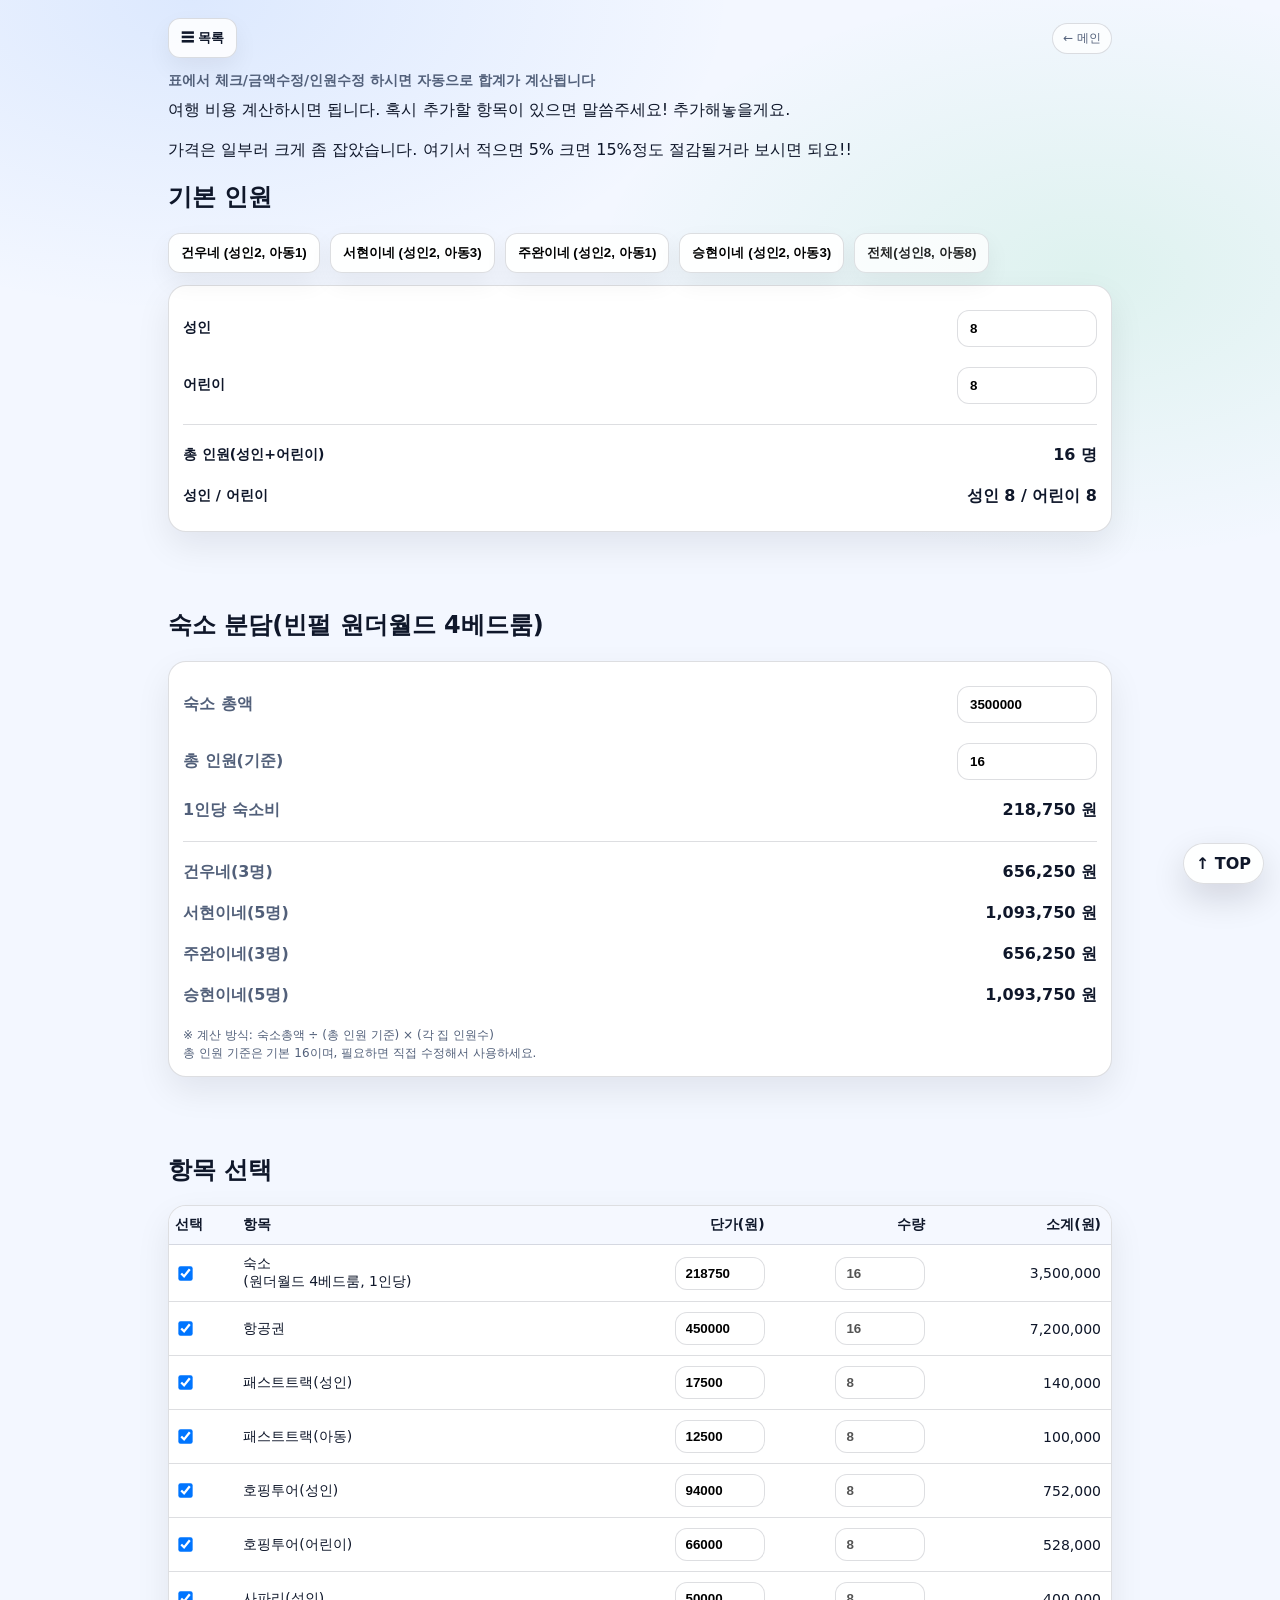
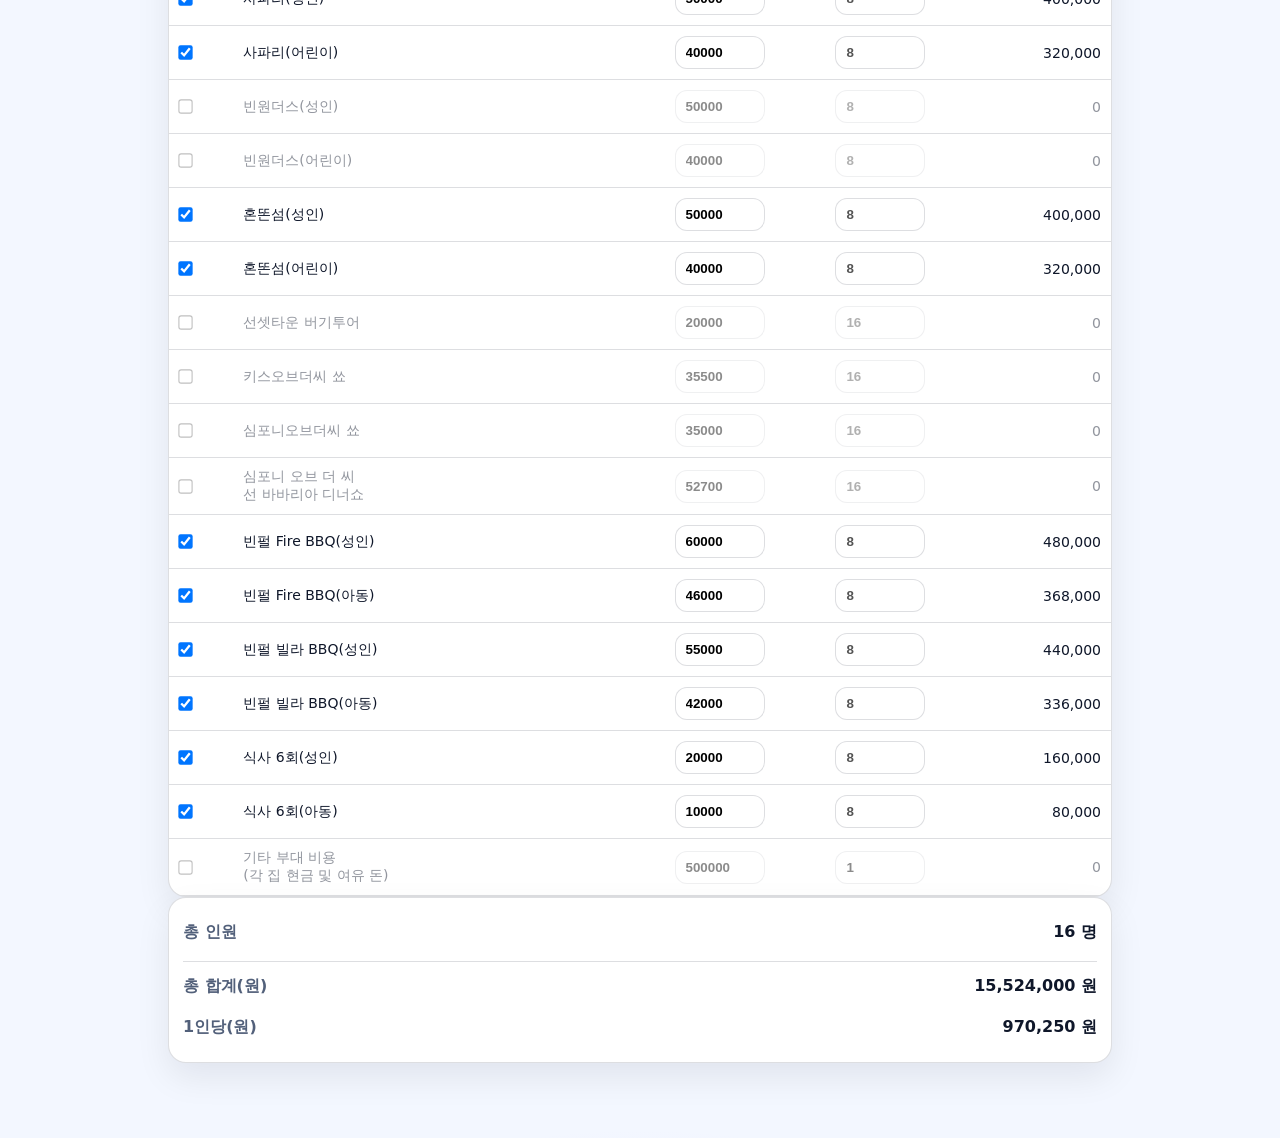
==== cost.html @ 0525e659 "Add files via upload" ====
<!doctype html>
<html lang="ko">
<head>
  <meta charset="utf-8" />
  <meta name="viewport" content="width=device-width,initial-scale=1" />
  <title>푸꾸옥 여행 비용 계산(표)</title>
  <link rel="stylesheet" href="./styles.css" />
</head>
<body>
  <div class="wrap" id="top">
    <div class="topbar">
      <div class="menuWrap">
        <button class="menuBtn" id="menuBtn" type="button">☰ 목록</button>
        <div class="menuPanel" id="menuPanel">
          <a class="menuItem" href="./tips.html">일정</a>
          <a class="menuItem" href="./spots.html">관광</a>
          <a class="menuItem" href="./food.html">맛집</a>
          <a class="menuItem" href="./마사지.html">마사지</a>
          <a class="menuItem" href="./resort.html">숙소 정보(빈펄 원더월드)</a>
          <a class="menuItem" href="./cost.html">비용 계산</a>
        </div>
      </div>
      <div class="badge"><a href="./index.html">← 메인</a></div>
    </div>

    <div class="pageLabel">표에서 체크/금액수정/인원수정 하시면 자동으로 합계가 계산됩니다</div>

    <div class="header">
      <div class="title">여행 비용 계산하시면 됩니다. 혹시 추가할 항목이 있으면 말씀주세요! 추가해놓을게요.<br><br>가격은 일부러 크게 좀 잡았습니다. 여기서 적으면 5% 크면 15%정도 절감될거라 보시면 되요!!</div>
    </div>

    <!-- =========================
         기본 인원
    ========================= -->
    <div class="section">
      <h2>기본 인원</h2>

      <div class="presetBar">
        <button class="presetBtn" type="button" data-a="2" data-c="1">건우네 (성인2, 아동1)</button>
        <button class="presetBtn" type="button" data-a="2" data-c="3">서현이네 (성인2, 아동3)</button>
        <button class="presetBtn" type="button" data-a="2" data-c="1">주완이네 (성인2, 아동1)</button>
        <button class="presetBtn" type="button" data-a="2" data-c="3">승현이네 (성인2, 아동3)</button>
        <button class="presetBtn presetBtn--ghost" type="button" id="btnAll">전체(성인8, 아동8)</button>
      </div>

      <div class="calcGrid">
        <div class="calcRow">
          <label class="calcLabel">성인</label>
          <input class="calcInput" id="adultCount" type="number" min="0" value="8" />
        </div>
        <div class="calcRow">
          <label class="calcLabel">어린이</label>
          <input class="calcInput" id="childCount" type="number" min="0" value="8" />
        </div>

        <hr class="calcHr">
        <div class="calcRow">
          <div class="calcLabel">총 인원(성인+어린이)</div>
          <div class="calcStrong" id="outPeopleInline">-</div>
        </div>
        <div class="calcRow">
          <div class="calcLabel">성인 / 어린이</div>
          <div class="calcStrong" id="outAdultChildInline">-</div>
        </div>
      </div>
    </div>
<br><br><br>
    <!-- =========================
         숙소 분담 계산(별도 박스)
    ========================= -->
    <div class="section">
      <h2>숙소 분담(빈펄 원더월드 4베드룸)</h2>

      <div class="resultBox">
        <div class="resultRow">
          <div class="resultLabel">숙소 총액</div>
          <div class="resultValue">
            <input class="calcInput" id="villaTotal" type="number" min="0" value="3500000" />
          </div>
        </div>

        <div class="resultRow">
          <div class="resultLabel">총 인원(기준)</div>
          <div class="resultValue">
            <input class="calcInput" id="villaPeopleBase" type="number" min="1" value="16" />
          </div>
        </div>

        <div class="resultRow">
          <div class="resultLabel">1인당 숙소비</div>
          <div class="resultValue" id="outVillaPerPerson">-</div>
        </div>

        <hr class="calcHr">

        <div class="resultRow">
          <div class="resultLabel">건우네(3명)</div>
          <div class="resultValue" id="outVillaGunwoo">-</div>
        </div>
        <div class="resultRow">
          <div class="resultLabel">서현이네(5명)</div>
          <div class="resultValue" id="outVillaSeohyun">-</div>
        </div>
        <div class="resultRow">
          <div class="resultLabel">주완이네(3명)</div>
          <div class="resultValue" id="outVillaJuwan">-</div>
        </div>
        <div class="resultRow">
          <div class="resultLabel">승현이네(5명)</div>
          <div class="resultValue" id="outVillaSeunghyun">-</div>
        </div>

        <div class="hintText">
          ※ 계산 방식: 숙소총액 ÷ (총 인원 기준) × (각 집 인원수)<br>
          총 인원 기준은 기본 16이며, 필요하면 직접 수정해서 사용하세요.
        </div>
      </div>
    </div>
<br><br><br>
    <!-- =========================
         항목 선택 표
    ========================= -->
    <div class="section">
      <h2>항목 선택</h2>

      <div class="tableWrap">
        <table class="costTable" id="costTable">

  <colgroup>
    <col style="width:44px;">    <!-- 선택(체크박스) -->
    <col style="width:auto;">     <!-- 항목 -->
    <col style="width:120px;">   <!-- 단가 -->
    <col style="width:90px;">    <!-- 수량 -->
    <col style="width:120px;">   <!-- 소계 -->
  </colgroup>

          <thead>
            <tr>
              <th>선택</th>
              <th>항목</th>
              <th class="num">단가(원)</th>
              <th class="num">수량</th>
              <th class="num">소계(원)</th>
            </tr>
          </thead>
          <tbody>





            <!-- ✅ 숙소: 단가=1인당 숙소비 / 수량=총인원 -->
            <tr data-mode="villaPerPerson">
              <td><input type="checkbox" class="pick" checked></td>
              <td>숙소<br>(원더월드 4베드룸, 1인당)</td>
              <td class="num">
                <input type="number" class="price" id="villaRowPrice" value="0" min="0" readonly>
              </td>
              <td class="num">
                <input type="number" class="qty" id="villaRowQty" value="0" min="0" disabled>
              </td>
              <td class="num subtotal">0</td>
            </tr>




            <tr data-mode="people">
              <td><input type="checkbox" class="pick" checked></td>
              <td>항공권</td>
              <td class="num"><input type="number" class="price" value="450000" min="0"></td>
              <td class="num"><input type="number" class="qty" value="0" min="0" disabled></td>
              <td class="num subtotal">0</td>
            </tr>


            <tr data-mode="adult">
              <td><input type="checkbox" class="pick" checked></td>
              <td>패스트트랙(성인)</td>
              <td class="num"><input type="number" class="price" value="17500" min="0"></td>
              <td class="num"><input type="number" class="qty" value="0" min="0" disabled></td>
              <td class="num subtotal">0</td>
            </tr>

            <tr data-mode="child">
              <td><input type="checkbox" class="pick" checked></td>
              <td>패스트트랙(아동)</td>
              <td class="num"><input type="number" class="price" value="12500" min="0"></td>
              <td class="num"><input type="number" class="qty" value="0" min="0" disabled></td>
              <td class="num subtotal">0</td>
            </tr>




            <tr data-mode="adult">
              <td><input type="checkbox" class="pick" checked></td>
              <td>호핑투어(성인)</td>
              <td class="num"><input type="number" class="price" value="94000" min="0"></td>
              <td class="num"><input type="number" class="qty" value="0" min="0" disabled></td>
              <td class="num subtotal">0</td>
            </tr>


            <tr data-mode="child">
              <td><input type="checkbox" class="pick" checked></td>
              <td>호핑투어(어린이)</td>
              <td class="num"><input type="number" class="price" value="66000" min="0"></td>
              <td class="num"><input type="number" class="qty" value="0" min="0" disabled></td>
              <td class="num subtotal">0</td>
            </tr>



            <tr data-mode="adult">
              <td><input type="checkbox" class="pick" checked></td>
              <td>사파리(성인)</td>
              <td class="num"><input type="number" class="price" value="50000" min="0"></td>
              <td class="num"><input type="number" class="qty" value="0" min="0" disabled></td>
              <td class="num subtotal">0</td>
            </tr>

            <tr data-mode="child">
              <td><input type="checkbox" class="pick" checked></td>
              <td>사파리(어린이)</td>
              <td class="num"><input type="number" class="price" value="40000" min="0"></td>
              <td class="num"><input type="number" class="qty" value="0" min="0" disabled></td>
              <td class="num subtotal">0</td>
            </tr>



            <tr data-mode="adult">
              <td><input type="checkbox" class="pick"></td>
              <td>빈원더스(성인)</td>
              <td class="num"><input type="number" class="price" value="50000" min="0"></td>
              <td class="num"><input type="number" class="qty" value="0" min="0" disabled></td>
              <td class="num subtotal">0</td>
            </tr>

            <tr data-mode="child">
              <td><input type="checkbox" class="pick"></td>
              <td>빈원더스(어린이)</td>
              <td class="num"><input type="number" class="price" value="40000" min="0"></td>
              <td class="num"><input type="number" class="qty" value="0" min="0" disabled></td>
              <td class="num subtotal">0</td>
            </tr>


            <tr data-mode="adult">
              <td><input type="checkbox" class="pick" checked></td>
              <td>혼똔섬(성인)</td>
              <td class="num"><input type="number" class="price" value="50000" min="0"></td>
              <td class="num"><input type="number" class="qty" value="0" min="0" disabled></td>
              <td class="num subtotal">0</td>
            </tr>

            <tr data-mode="child">
              <td><input type="checkbox" class="pick" checked></td>
              <td>혼똔섬(어린이)</td>
              <td class="num"><input type="number" class="price" value="40000" min="0"></td>
              <td class="num"><input type="number" class="qty" value="0" min="0" disabled></td>
              <td class="num subtotal">0</td>
            </tr>

           <tr data-mode="people">
              <td><input type="checkbox" class="pick"></td>
              <td>선셋타운 버기투어</td>
              <td class="num"><input type="number" class="price" value="20000" min="0"></td>
              <td class="num"><input type="number" class="qty" value="0" min="0" disabled></td>
              <td class="num subtotal">0</td>
            </tr>

           <tr data-mode="people">
              <td><input type="checkbox" class="pick"></td>
              <td>키스오브더씨 쑈</td>
              <td class="num"><input type="number" class="price" value="35500" min="0"></td>
              <td class="num"><input type="number" class="qty" value="0" min="0" disabled></td>
              <td class="num subtotal">0</td>
            </tr>


           <tr data-mode="people">
              <td><input type="checkbox" class="pick"></td>
              <td>심포니오브더씨 쑈</td>
              <td class="num"><input type="number" class="price" value="35000" min="0"></td>
              <td class="num"><input type="number" class="qty" value="0" min="0" disabled></td>
              <td class="num subtotal">0</td>
            </tr>

           <tr data-mode="people">
              <td><input type="checkbox" class="pick"></td>
              <td>심포니 오브 더 씨<br>선 바바리아 디너쇼</td>
              <td class="num"><input type="number" class="price" value="52700" min="0"></td>
              <td class="num"><input type="number" class="qty" value="0" min="0" disabled></td>
              <td class="num subtotal">0</td>
            </tr>






            <tr data-mode="adult">
              <td><input type="checkbox" class="pick" checked></td>
              <td>빈펄 Fire BBQ(성인)</td>
              <td class="num"><input type="number" class="price" value="60000" min="0"></td>
              <td class="num"><input type="number" class="qty" value="0" min="0" disabled></td>
              <td class="num subtotal">0</td>
            </tr>


            <tr data-mode="child">
              <td><input type="checkbox" class="pick" checked></td>
              <td>빈펄 Fire BBQ(아동)</td>
              <td class="num"><input type="number" class="price" value="46000" min="0"></td>
              <td class="num"><input type="number" class="qty" value="0" min="0" disabled></td>
              <td class="num subtotal">0</td>
            </tr>


            <tr data-mode="adult">
              <td><input type="checkbox" class="pick" checked></td>
              <td>빈펄 빌라 BBQ(성인)</td>
              <td class="num"><input type="number" class="price" value="55000" min="0"></td>
              <td class="num"><input type="number" class="qty" value="0" min="0" disabled></td>
              <td class="num subtotal">0</td>
            </tr>


            <tr data-mode="child">
              <td><input type="checkbox" class="pick" checked></td>
              <td>빈펄 빌라 BBQ(아동)</td>
              <td class="num"><input type="number" class="price" value="42000" min="0"></td>
              <td class="num"><input type="number" class="qty" value="0" min="0" disabled></td>
              <td class="num subtotal">0</td>
            </tr>


            <tr data-mode="adult">
              <td><input type="checkbox" class="pick" checked></td>
              <td>식사 6회(성인)</td>
              <td class="num"><input type="number" class="price" value="20000" min="0"></td>
              <td class="num"><input type="number" class="qty" value="0" min="0" disabled></td>
              <td class="num subtotal">0</td>
            </tr>


            <tr data-mode="child">
              <td><input type="checkbox" class="pick" checked></td>
              <td>식사 6회(아동)</td>
              <td class="num"><input type="number" class="price" value="10000" min="0"></td>
              <td class="num"><input type="number" class="qty" value="0" min="0" disabled></td>
              <td class="num subtotal">0</td>
            </tr>






            <tr data-mode="manual">
              <td><input type="checkbox" class="pick"></td>
              <td>기타 부대 비용<br>(각 집 현금 및 여유 돈)</td>
              <td class="num"><input type="number" class="price" value="500000" min="0"></td>
              <td class="num"><input type="number" class="qty" value="1" min="0"></td>
              <td class="num subtotal">0</td>
            </tr>


          </tbody>
        </table>
      </div>

      <div class="resultBox">
        <div class="resultRow">
          <div class="resultLabel">총 인원</div>
          <div class="resultValue" id="outPeople">-</div>
        </div>
        <div class="resultRow total">
          <div class="resultLabel">총 합계(원)</div>
          <div class="resultValue" id="outTotal">-</div>
        </div>
        <div class="resultRow">
          <div class="resultLabel">1인당(원)</div>
          <div class="resultValue" id="outPerPerson">-</div>
        </div>
      </div>
    </div>
<br><br><br>
    <a class="toTop" href="#top" aria-label="맨 위로">↑ TOP</a>
  </div>

  <script>
    // 메뉴
    (function(){
      const btn = document.getElementById("menuBtn");
      const panel = document.getElementById("menuPanel");
      if(!btn || !panel) return;
      btn.addEventListener("click", () => panel.classList.toggle("open"));
      document.addEventListener("click", (e) => {
        if(!panel.classList.contains("open")) return;
        if(panel.contains(e.target) || btn.contains(e.target)) return;
        panel.classList.remove("open");
      });
    })();

    const adultEl = document.getElementById("adultCount");
    const childEl = document.getElementById("childCount");
    const table = document.getElementById("costTable");

    // 숙소 분담 입력
    const villaTotalEl = document.getElementById("villaTotal");
    const villaPeopleBaseEl = document.getElementById("villaPeopleBase");

    // 표의 숙소 행(단가/수량)
    const villaRowPriceEl = document.getElementById("villaRowPrice");
    const villaRowQtyEl = document.getElementById("villaRowQty");

    const fmt = (n) => Math.round(n).toLocaleString("ko-KR");

    function getPeople(){
      const a = Number(adultEl.value) || 0;
      const c = Number(childEl.value) || 0;
      return { adults: a, kids: c, people: a + c };
    }

    // ✅ 숙소 1인당 비용 계산 + 화면/표 반영
    function calcVillaPerPerson(){
      const basePeople = Math.max(1, Number(villaPeopleBaseEl.value) || 16);
      const villaTotal = Number(villaTotalEl.value) || 0;

      const per = villaTotal / basePeople;

      // 숙소 분담 박스 출력
      document.getElementById("outVillaPerPerson").textContent = fmt(per) + " 원";
      document.getElementById("outVillaGunwoo").textContent = fmt(per * 3) + " 원";
      document.getElementById("outVillaSeohyun").textContent = fmt(per * 5) + " 원";
      document.getElementById("outVillaJuwan").textContent = fmt(per * 3) + " 원";
      document.getElementById("outVillaSeunghyun").textContent = fmt(per * 5) + " 원";

      // ✅ 표의 숙소 단가(원)에 1인당 숙소비 자동 입력
      if(villaRowPriceEl){
        villaRowPriceEl.value = Math.round(per);
      }

      return per;
    }

    function calc(){
      const { adults, kids, people } = getPeople();

      document.getElementById("outPeopleInline").textContent = fmt(people) + " 명";
      document.getElementById("outAdultChildInline").textContent =
        `성인 ${fmt(adults)} / 어린이 ${fmt(kids)}`;

      document.getElementById("outPeople").textContent = fmt(people) + " 명";

      // ✅ 숙소 단가(1인당) 먼저 계산하고 표에 반영
      calcVillaPerPerson();

      // ✅ 표의 숙소 수량=총인원 자동 입력
      if(villaRowQtyEl){
        villaRowQtyEl.value = people;
      }

      let total = 0;

      table.querySelectorAll("tbody tr").forEach(tr => {
        const pick = tr.querySelector(".pick");
        const price = tr.querySelector(".price");
        const qty = tr.querySelector(".qty");
        const subtotalEl = tr.querySelector(".subtotal");

        const mode = tr.getAttribute("data-mode");
        const isOn = pick.checked;

        if(mode === "adult") qty.value = adults;
        else if(mode === "child") qty.value = kids;
        else if(mode === "people") qty.value = people;
        else if(mode === "villaPerPerson") {
          // 숙소 행은 위에서 값 채워둠(단가=1인당, 수량=총인원)
          // qty는 disabled 상태 유지
        }

        // manual만 수량 입력 가능, 나머지는 비활성
        qty.disabled = (mode !== "manual");

        const p = Number(price.value) || 0;
        const q = Number(qty.value) || 0;
        const sub = isOn ? (p * q) : 0;

        subtotalEl.textContent = fmt(sub);
        tr.style.opacity = isOn ? "1" : "0.45";

        total += sub;
      });

      document.getElementById("outTotal").textContent = fmt(total) + " 원";
      document.getElementById("outPerPerson").textContent =
        people > 0 ? (fmt(total / people) + " 원") : "-";
    }

    // 가족 프리셋 버튼
    document.querySelectorAll(".presetBtn[data-a]").forEach(btn => {
      btn.addEventListener("click", () => {
        adultEl.value = btn.getAttribute("data-a");
        childEl.value = btn.getAttribute("data-c");
        calc();
      });
    });

    const btnAll = document.getElementById("btnAll");
    if(btnAll){
      btnAll.addEventListener("click", () => {
        adultEl.value = 8;
        childEl.value = 8;
        calc();
      });
    }

    // 이벤트
    document.addEventListener("input", (e) => {
      if(
        e.target.closest("#costTable") ||
        e.target === adultEl ||
        e.target === childEl ||
        e.target === villaTotalEl ||
        e.target === villaPeopleBaseEl
      ){
        calc();
      }
    });

    document.addEventListener("change", (e) => {
      if(e.target.closest("#costTable")){
        calc();
      }
    });

    calc();
  </script>
</body>
</html>
---- styles.css ----
:root{
  --bg:#f3f7ff;
  --card:#ffffff;
  --text:#0f172a;
  --muted:#52607a;
  --line:rgba(15,23,42,.14);
  --accent:#3b82f6;
}

*{box-sizing:border-box}
body{
  margin:0;
  font-family: system-ui, -apple-system, Segoe UI, Roboto, "Noto Sans KR", sans-serif;
  background:
    radial-gradient(900px 520px at 15% 0%, rgba(59,130,246,.12), transparent 60%),
    radial-gradient(900px 520px at 85% 10%, rgba(34,197,94,.10), transparent 55%),
    radial-gradient(900px 520px at 50% 110%, rgba(168,85,247,.10), transparent 55%),
    var(--bg);
  color:var(--text);
}

a{color:inherit;text-decoration:none}

.wrap{
  max-width: 980px;
  margin: 0 auto;
  padding: 18px;
}

/* ===== Top dropdown menu ===== */
.topbar{
  display:flex;
  align-items:center;
  justify-content:space-between;
  gap:12px;
  margin:0 0 14px;
}

/* sticky topbar */
.topbar--sticky{
  position: sticky;
  top: 0;
  z-index: 1000;
  background: rgba(243,247,255,.90);
  backdrop-filter: blur(10px);
  border-bottom: 1px solid var(--line);
  padding: 10px 0;
}

.menuWrap{ position:relative; }

.menuBtn{
  border:1px solid var(--line);
  background:rgba(255,255,255,.85);
  color:var(--text);
  padding:10px 12px;
  border-radius:12px;
  font-weight:800;
  cursor:pointer;
  box-shadow: 0 10px 24px rgba(2,6,23,.06);
}
.menuBtn:hover{
  background:#ffffff;
  border-color: rgba(59,130,246,.25);
}
.menuBtn:active{transform:translateY(1px)}

.menuPanel{
  position:absolute;
  top:44px;
  left:0;
  width:280px;
  border:1px solid var(--line);
  background: var(--card);
  border-radius:14px;
  padding:10px;
  display:none;
  z-index:999;
  box-shadow: 0 12px 30px rgba(2,6,23,.12);
}
.menuPanel.open{display:block;}

.menuItem{
  display:block;
  width:100%;
  text-align:left;
  border:1px solid rgba(15,23,42,.10);
  background:rgba(255,255,255,.95);
  color:var(--text);
  padding:10px 12px;
  border-radius:12px;
  font-weight:800;
  margin-bottom:8px;
}
.menuItem:last-child{margin-bottom:0;}
.menuItem:hover{
  border-color:rgba(59,130,246,.35);
  background:#ffffff;
}

/* ===== Title centered in topbar ===== */
.topbar--withTitle{
  position: relative;
}
.topbarTitle{
  position:absolute;
  left:50%;
  transform:translateX(-50%);
  font-weight:900;
  font-size:18px;
  letter-spacing:.2px;
  white-space:nowrap;
  overflow:hidden;
  text-overflow:ellipsis;
  max-width:70%;
  pointer-events:none;
}

/* 오른쪽 균형용(빈 배지) */
.badge{
  font-size:12px;
  color:var(--muted);
  border:1px solid var(--line);
  padding:6px 10px;
  border-radius:999px;
  background:rgba(255,255,255,.75);
}

/* ===== Index banner image (B안: 사진 자체가 가로로 편집되어 있다고 가정) ===== */
.banner{
  width:100%;
  max-width: 980px;
  margin: 0 auto;
  padding: 0 18px 22px;
  box-sizing: border-box;
}

.banner img{
  width:100%;
  height: auto;           /* ✅ 사진 비율 그대로 “쭉” 보임 */
  display:block;
  border-radius:18px;
  border:1px solid var(--line);
  box-shadow: 0 14px 34px rgba(2,6,23,.10);
}



/* ✅ 상단바: 왼쪽 목록 고정 + 가운데 제목 */
.topbar--withTitle .topbar{
  display: grid !important;
  grid-template-columns: auto 1fr auto !important;
  align-items: center !important;
  justify-content: initial !important;
}

.topbarTitle{
  position: static !important;      /* absolute 해제 */
  transform: none !important;
  left: auto !important;

  justify-self: center !important;
  font-weight: 900;
  font-size: 18px;
  letter-spacing: .2px;
  white-space: nowrap;
  overflow: hidden;
  text-overflow: ellipsis;
  max-width: 70vw;
  pointer-events: none;
}

/* 오른쪽 빈 배지 폭을 메뉴버튼 정도로 맞춰서 제목이 진짜 가운데 오게 */
.topbar--withTitle .badge{
  min-width: 56px;
}

/* 5칸 정도 들여쓰기 느낌(기기/폰트마다 조금 다름) */
.indent{
  padding-left: 2.2em;   /* " " 5칸 비슷한 폭 */
}

/* 빨간 굵은 '※ 준비물' */
.noticeTitle{
  padding-left: 2.2em;   /* 제목도 같은 위치로 맞추기(원하면 제거) */
  color: #d10000;
  font-weight: 700;
  margin: 8px 0 4px;
}



/* ✅ 모바일에서 가로 스크롤(오른쪽 튐) 방지 */
html, body {
  overflow-x: hidden;
}

/* ✅ 모든 이미지가 화면 너비를 넘지 않게 */
img {
  max-width: 100%;
  height: auto;
  display: block; /* 이미지 아래 이상한 여백 방지 */
}

/* ✅ tips의 hero 이미지(위 배너) 확실히 고정 */
.hero img {
  width: 100%;
  max-width: 100%;
  height: auto;
  object-fit: cover; /* 필요 없으면 지워도 됨 */
}


/* ===== spots: 목차(앵커 링크) ===== */
.toc{
  margin-top: 10px;
  display: flex;
  flex-direction: column; /* ✅ 세로로 한 줄씩 */
  gap: 10px;              /* ✅ 버튼 사이 간격 */
  align-items: flex-start; /* 왼쪽 정렬 */
}

.tocLink{
  border:1px solid var(--line);
  background:rgba(255,255,255,.85);
  padding:8px 10px;
  border-radius:12px;
  font-weight:800;
  box-shadow: 0 10px 24px rgba(2,6,23,.06);

}

.tocLink:hover{
  background:#fff;
  border-color: rgba(59,130,246,.25);
}

/* ===== spots: 섹션 카드 ===== */
.spotSection h2{
  margin-bottom: 10px;
}

.spotCard{
  border:1px solid var(--line);
  background: var(--card);
  border-radius:18px;
  overflow:hidden;
  box-shadow: 0 14px 34px rgba(2,6,23,.10);
}

.spotImg{
  width:100%;
  height:auto;
  display:block;
}

.spotDesc{
  margin: 0;
  padding: 14px 14px 16px;
  color: var(--text);
  line-height: 1.6;
}

/* ===== 맨 위로 버튼(화면 하단 고정) ===== */
.toTop{
  position: fixed;
  right: 16px;
  bottom: 16px;
  z-index: 2000;

  border: 1px solid var(--line);
  background: rgba(255,255,255,.92);
  border-radius: 999px;
  padding: 10px 12px;
  font-weight: 900;
  box-shadow: 0 14px 34px rgba(2,6,23,.14);
}

.toTop:active{
  transform: translateY(1px);
}


.spotLinks{
  padding: 0 14px 16px;
}

.linkBtn{
  display: inline-block;
  border: 1px solid var(--line);
  background: rgba(255,255,255,.92);
  border-radius: 12px;
  padding: 10px 12px;
  font-weight: 800;
  box-shadow: 0 10px 24px rgba(2,6,23,.06);
}

.linkBtn:hover{
  border-color: rgba(59,130,246,.35);
  background: #fff;
}


/* 버튼 영역: 카드 테두리에서 떨어지게 + 여러 버튼 정렬 */
.spotLinks{
  padding: 0 14px 16px;   /* ✅ 좌우/아래 여백 */
  display: flex;
  flex-wrap: wrap;         /* ✅ 버튼 많으면 자동 줄바꿈 */
  gap: 10px;               /* ✅ 버튼 사이 간격 */
}


.pageLabel{
  font-weight: 900;
  font-size: 14px;
  color: var(--muted);
  margin: 0 0 10px;
}
/* ===== 비용 계산 페이지 ===== */
.calcGrid{
  border:1px solid var(--line);
  background: var(--card);
  border-radius:18px;
  padding: 14px;
  box-shadow: 0 14px 34px rgba(2,6,23,.08);
}

.calcRow{
  display:flex;
  align-items:center;
  justify-content:space-between;
  gap:12px;
  padding: 10px 0;
}

.calcLabel{
  font-weight: 800;
  color: var(--text);
  font-size: 14px;
}

.calcInput{
  width: 140px;
  max-width: 45vw;
  border:1px solid var(--line);
  border-radius:12px;
  padding:10px 12px;
  background: rgba(255,255,255,.92);
  font-weight: 800;
}

.calcHr{
  border: none;
  border-top: 1px solid var(--line);
  margin: 10px 0;
}

.resultBox{
  border:1px solid var(--line);
  background: var(--card);
  border-radius:18px;
  padding: 14px;
  box-shadow: 0 14px 34px rgba(2,6,23,.08);
}

.resultRow{
  display:flex;
  align-items:center;
  justify-content:space-between;
  padding: 10px 0;
}

.resultLabel{
  color: var(--muted);
  font-weight: 800;
}

.resultValue{
  font-weight: 900;
}

.resultRow.total{
  border-top: 1px solid var(--line);
  margin-top: 8px;
  padding-top: 14px;
}


.tableWrap{
  border:1px solid var(--line);
  background: var(--card);
  border-radius:18px;
  overflow-x: auto;       /* ✅ 가로 스크롤 허용 */
  overflow-y: hidden;
  -webkit-overflow-scrolling: touch; /* ✅ iOS 부드러운 스크롤 */
  box-shadow: 0 14px 34px rgba(2,6,23,.08);
}

/* 테이블이 너무 줄어들지 않게 최소 폭 확보 */
.costTable{
  table-layout: fixed; 
  width: 100%;
  min-width: 720px;  /* ✅ 모바일에서 가로 스크롤로 보이게 */
  border-collapse: collapse;
  font-size: 14px;
}

.costTable th, .costTable td{
  border-bottom: 1px solid var(--line);
  padding: 10px;
  vertical-align: middle;
}

.costTable th{
  background: rgba(243,247,255,.8);
  text-align: left;
  font-weight: 900;
}

.costTable td.num, .costTable th.num{
  text-align: right;
}

.costTable input[type="number"]{
  width: 96px;
  max-width: 30vw;
  border:1px solid var(--line);
  border-radius:12px;
  padding:8px 10px;
  font-weight: 800;
  background: rgba(255,255,255,.92);
}

.costTable input[type="checkbox"]{
  transform: scale(1.1);
}


/* ===== cost: 가족 프리셋 버튼 ===== */
.presetBar{
  display:flex;
  flex-wrap: wrap;
  gap: 10px;
  margin: 10px 0 12px;
}

.presetBtn{
  border:1px solid var(--line);
  background: rgba(255,255,255,.92);
  border-radius: 12px;
  padding: 10px 12px;
  font-weight: 900;
  cursor: pointer;
  box-shadow: 0 10px 24px rgba(2,6,23,.06);
}

.presetBtn:hover{
  border-color: rgba(59,130,246,.35);
  background:#fff;
}

.presetBtn--ghost{
  opacity: .85;
}
.calcStrong{
  font-weight: 900;
}
.hintText{
  color: var(--muted);
  font-size: 12px;
  line-height: 1.5;
  margin-top: 10px;
}



/* ✅ 숫자/소계는 줄바꿈 방지(보기 깔끔) */
.costTable td.num,
.costTable th.num,
.costTable td.subtotal{
  white-space: nowrap;
}


/* ✅ 비용표: 칸 폭을 강제로 잡아서 '항목'이 줄바꿈 되게 */
.costTable{ table-layout: fixed; }

/* 선택(체크박스) */
.costTable th:nth-child(1),
.costTable td:nth-child(1){
  width: 44px;          /* 30은 패딩 때문에 거의 불가능 */
  padding: 8px 6px;     /* ✅ 첫 칸 좁게 */
}

/* 항목 */
.costTable th:nth-child(2),
.costTable td:nth-child(2){
  width: 250px;
  white-space: normal;
  word-break: keep-all;
  overflow-wrap: anywhere;
}

/* 소계/단가/수량 */
.costTable th:nth-child(3), .costTable td:nth-child(3){ width: 120px; white-space: nowrap; }
.costTable th:nth-child(4), .costTable td:nth-child(4){ width: 110px; white-space: nowrap; }
.costTable th:nth-child(5), .costTable td:nth-child(5){ width: 80px;  white-space: nowrap; }


/* ✅ cost.html 테이블에서 input이 칸을 밀지 못하게 강제 */
#costTable{
  table-layout: fixed;
  width: 100%;
}

/* ✅ number input이 vw로 커지지 않게 */
#costTable input[type="number"]{
  width: 90px !important;     /* 필요하면 80~96 사이로 */
  max-width: none !important; /* ★ 30vw 무력화 */
  box-sizing: border-box;
}

/* 선택(체크박스) 칸도 실제로 줄이고 싶으면 padding까지 줄여야 함 */
#costTable th:nth-child(1),
#costTable td:nth-child(1){
  width: 44px !important;
  padding: 8px 6px !important;
}

/* 항목 칸 250 고정 */
#costTable th:nth-child(2),
#costTable td:nth-child(2){
  width: 250px !important;
  white-space: normal !important;
  word-break: keep-all;
  overflow-wrap: anywhere;
}

/* ✅ cost.html 테이블은 항목을 auto로 쓰기 위해 fixed 해제 */
#costTable{
  table-layout: auto !important;
}
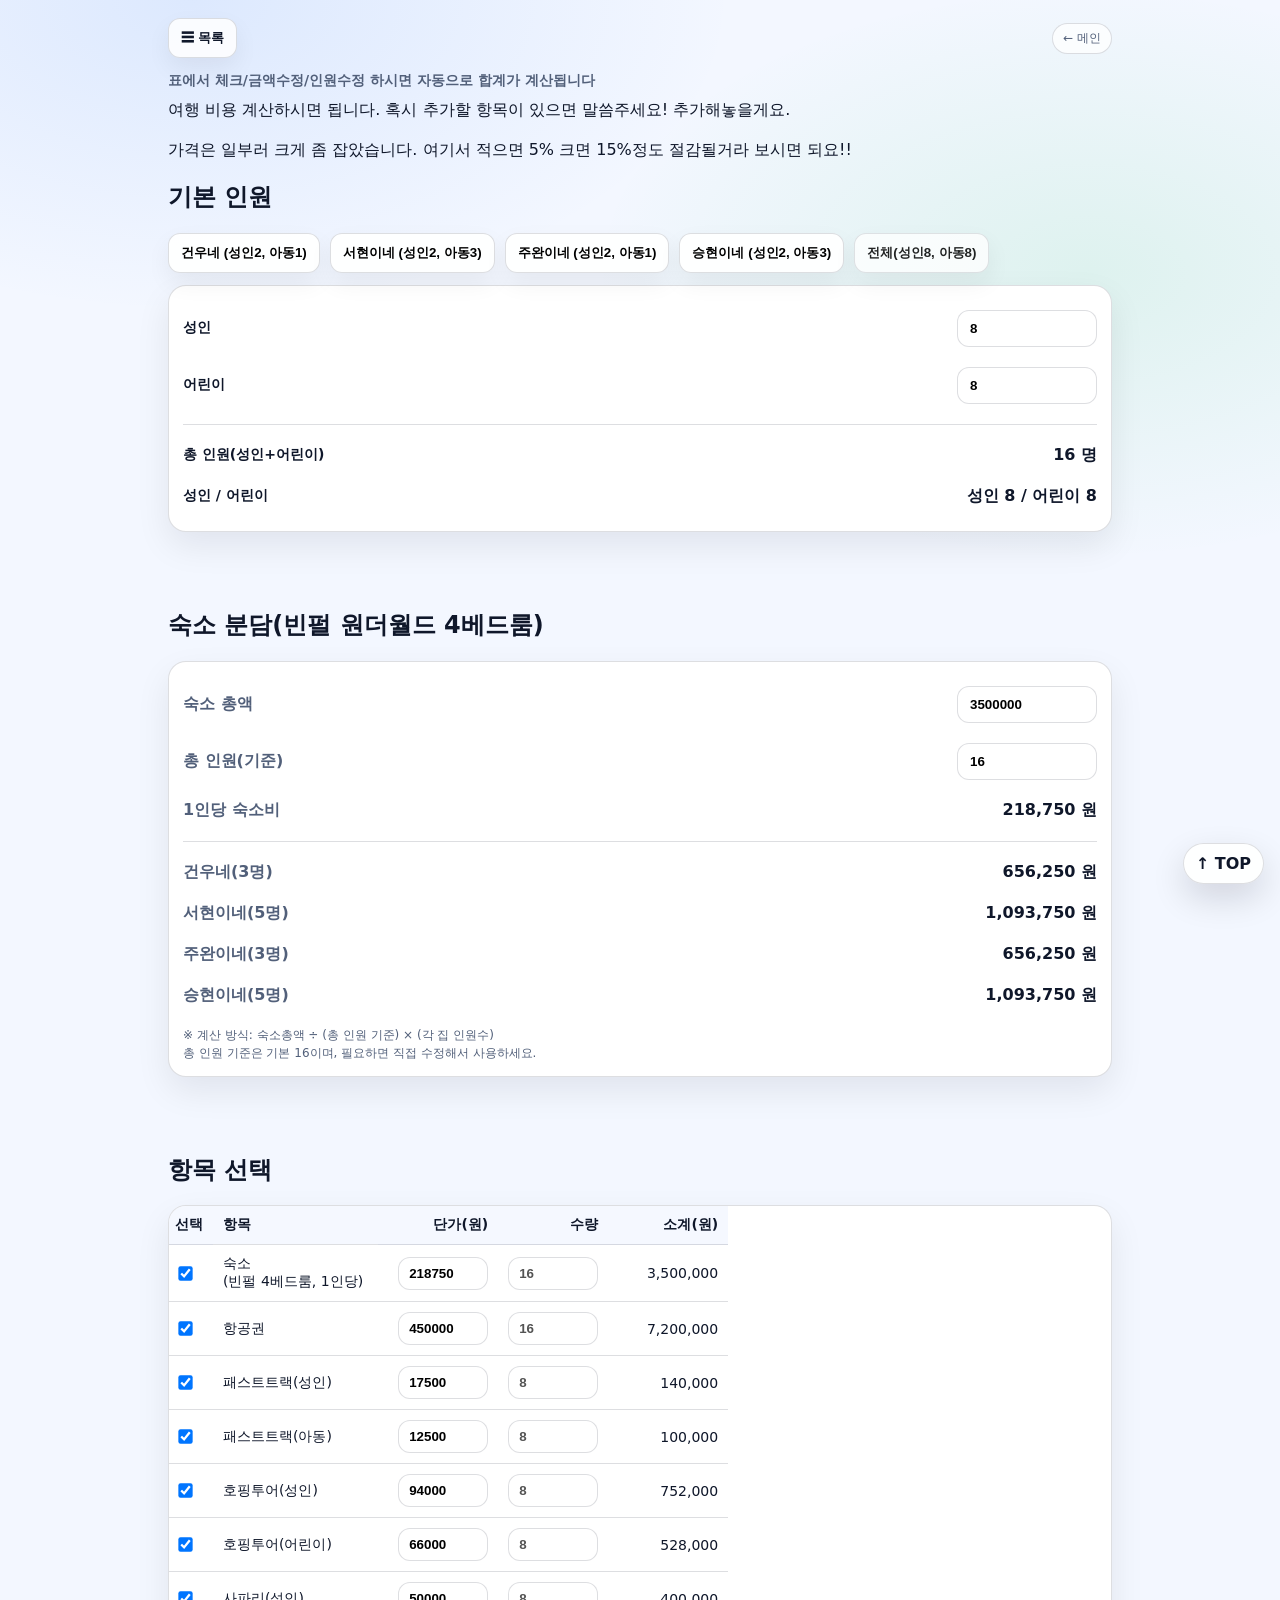
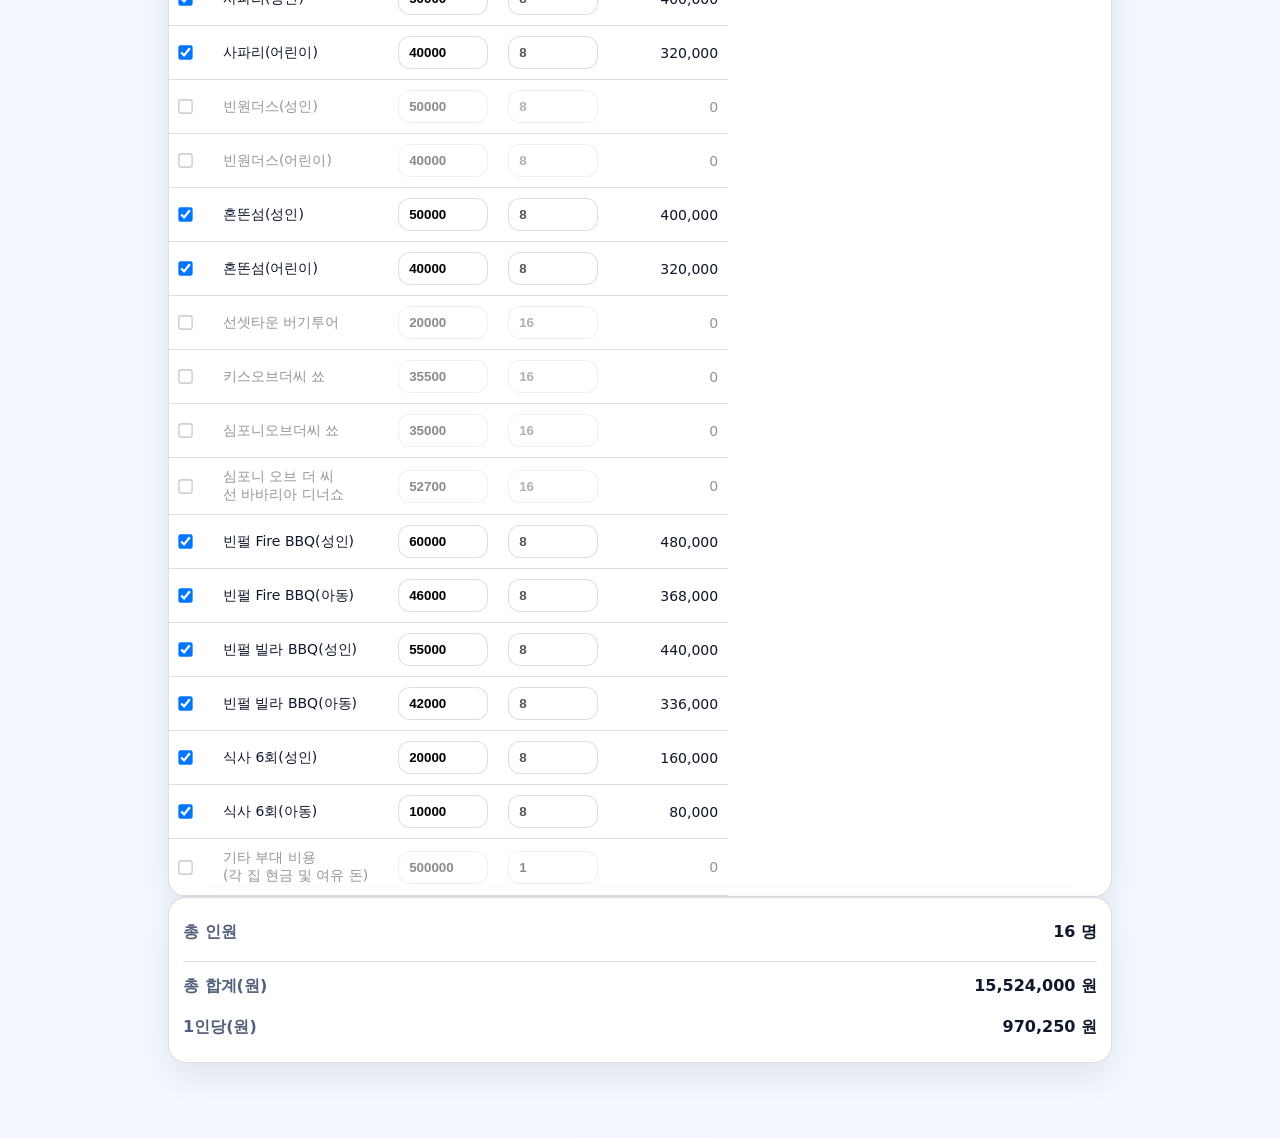
==== commit 347ba74e: "Add files via upload" ====
--- a/cost.html
+++ b/cost.html
@@ -152,7 +152,7 @@
             <!-- ✅ 숙소: 단가=1인당 숙소비 / 수량=총인원 -->
             <tr data-mode="villaPerPerson">
               <td><input type="checkbox" class="pick" checked></td>
-              <td>숙소<br>(원더월드 4베드룸, 1인당)</td>
+              <td>숙소<br>(빈펄 4베드룸, 1인당)</td>
               <td class="num">
                 <input type="number" class="price" id="villaRowPrice" value="0" min="0" readonly>
               </td>
--- a/styles.css
+++ b/styles.css
@@ -399,8 +399,6 @@
 /* 테이블이 너무 줄어들지 않게 최소 폭 확보 */
 .costTable{
   table-layout: fixed; 
-  width: 100%;
-  min-width: 720px;  /* ✅ 모바일에서 가로 스크롤로 보이게 */
   border-collapse: collapse;
   font-size: 14px;
 }
@@ -493,13 +491,7 @@
 }
 
 /* 항목 */
-.costTable th:nth-child(2),
-.costTable td:nth-child(2){
-  width: 250px;
-  white-space: normal;
-  word-break: keep-all;
-  overflow-wrap: anywhere;
-}
+
 
 /* 소계/단가/수량 */
 .costTable th:nth-child(3), .costTable td:nth-child(3){ width: 120px; white-space: nowrap; }
@@ -527,16 +519,71 @@
   padding: 8px 6px !important;
 }
 
-/* 항목 칸 250 고정 */
-#costTable th:nth-child(2),
-#costTable td:nth-child(2){
-  width: 250px !important;
-  white-space: normal !important;
-  word-break: keep-all;
-  overflow-wrap: anywhere;
-}
 
 /* ✅ cost.html 테이블은 항목을 auto로 쓰기 위해 fixed 해제 */
 #costTable{
   table-layout: auto !important;
+}
+
+
+/* ✅ (핵심) 항목 칸: auto + 최대폭 제한 => 글 끝나면 단가가 바로 붙음 */
+#costTable{
+  table-layout: auto !important;   /* auto로 계산 */
+  width: 100%;
+}
+
+/* 선택칸: 최소한만 */
+#costTable th:nth-child(1),
+#costTable td:nth-child(1){
+  width: 44px;
+  padding: 8px 6px;
+}
+
+/* 항목칸: 고정폭 금지! 대신 최대폭만 제한 */
+#costTable th:nth-child(2),
+#costTable td:nth-child(2){
+  width: auto !important;
+  max-width: 200px;                /* ✅ 여기 숫자만 줄이면 공백이 확 줄어듦 (160~220 추천) */
+  white-space: nowrap;             /* ✅ 한 줄로 끝내고 */
+  overflow: hidden;
+  text-overflow: ellipsis;         /* ✅ 길면 ... 처리 */
+}
+
+/* 숫자칸은 고정폭(드래그 시 안정적) */
+#costTable th:nth-child(3), #costTable td:nth-child(3){ width: 120px; white-space: nowrap; }
+#costTable th:nth-child(4), #costTable td:nth-child(4){ width: 90px;  white-space: nowrap; }
+#costTable th:nth-child(5), #costTable td:nth-child(5){ width: 120px; white-space: nowrap; }
+
+/* number input이 칸을 밀지 못하게 */
+#costTable input[type="number"]{
+  width: 90px !important;
+  max-width: none !important;
+  box-sizing: border-box;
+}
+
+/* ✅ cost 테이블: 남는 폭을 항목이 먹지 않게 (내용만큼만 폭을 가짐) */
+#costTable{
+  table-layout: auto !important;
+  width: max-content !important;   /* ★ 핵심: 100% 금지 */
+  min-width: 0 !important;         /* ★ 720px 강제 해제 */
+  display: inline-table;           /* 내용 기반 폭 계산 안정화 */
+}
+
+/* wrapper는 스크롤만 담당 */
+.tableWrap{
+  overflow-x: auto;
+}
+
+/* 숫자 입력칸이 폭 밀지 않게 */
+#costTable input[type="number"]{
+  width: 90px !important;
+  max-width: none !important;
+  box-sizing: border-box;
+}
+
+/* 항목은 필요하면 줄바꿈/말줄임 중 택1 */
+#costTable td:nth-child(2){
+  white-space: nowrap;        /* 한 줄 */
+  overflow: hidden;
+  text-overflow: ellipsis;    /* 길면 ... */
 }
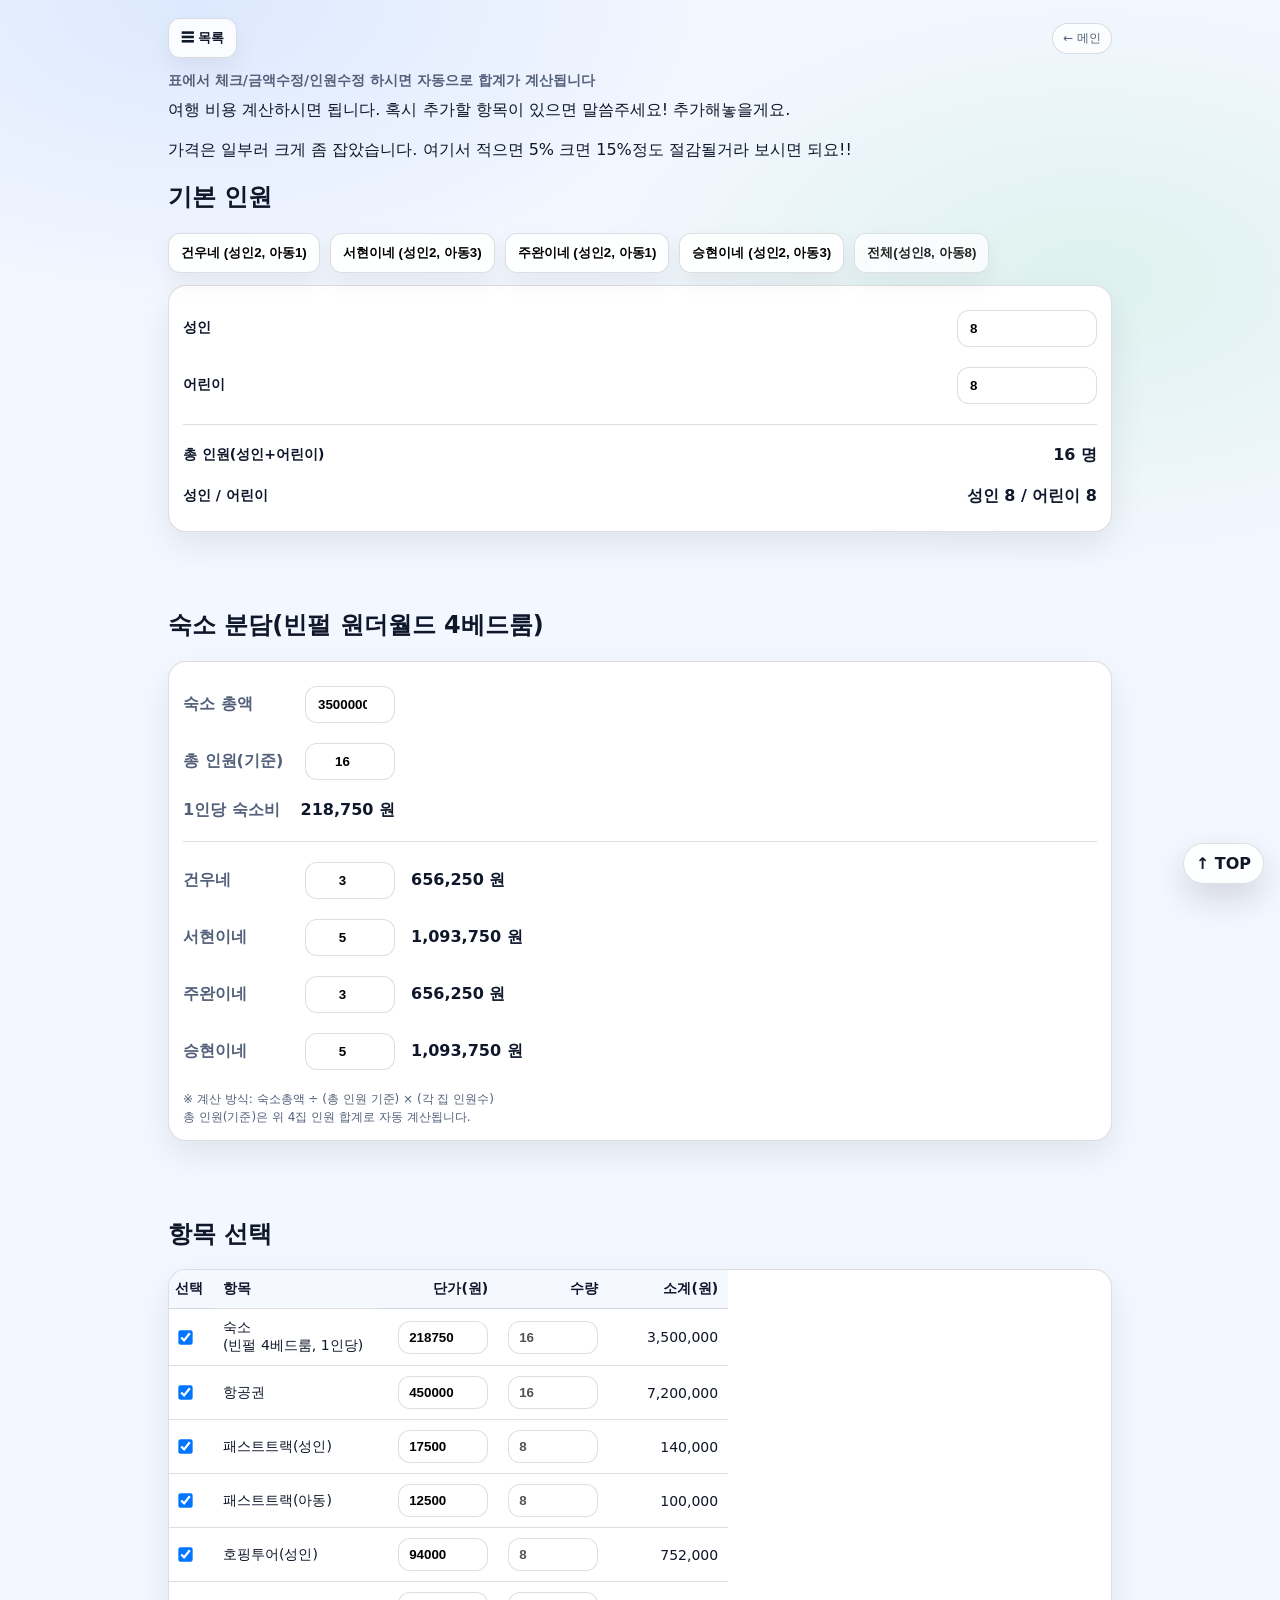
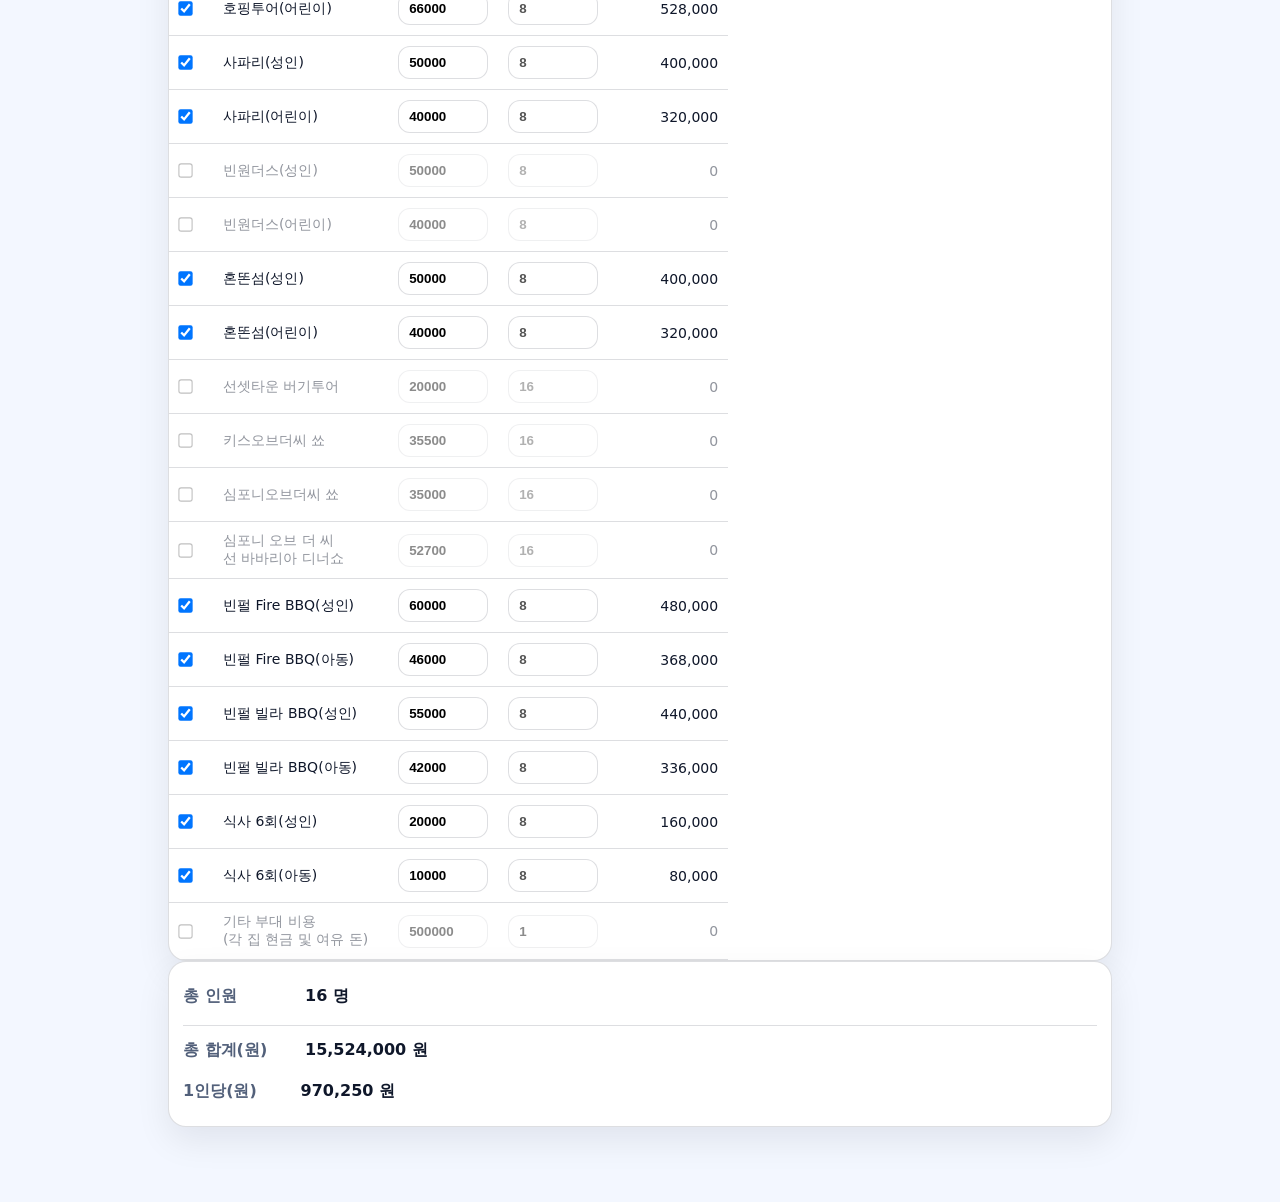
==== commit 80d03eef: "Add files via upload" ====
--- a/cost.html
+++ b/cost.html
@@ -64,7 +64,9 @@
         </div>
       </div>
     </div>
-<br><br><br>
+
+    <br><br><br>
+
     <!-- =========================
          숙소 분담 계산(별도 박스)
     ========================= -->
@@ -79,10 +81,11 @@
           </div>
         </div>
 
+        <!-- ✅ 총 인원(기준): 이제 자동으로 "4집 인원 합계"로 들어감 -->
         <div class="resultRow">
           <div class="resultLabel">총 인원(기준)</div>
           <div class="resultValue">
-            <input class="calcInput" id="villaPeopleBase" type="number" min="1" value="16" />
+            <input class="calcInput" id="villaPeopleBase" type="number" min="1" value="16" readonly />
           </div>
         </div>
 
@@ -93,30 +96,48 @@
 
         <hr class="calcHr">
 
-        <div class="resultRow">
-          <div class="resultLabel">건우네(3명)</div>
-          <div class="resultValue" id="outVillaGunwoo">-</div>
-        </div>
-        <div class="resultRow">
-          <div class="resultLabel">서현이네(5명)</div>
-          <div class="resultValue" id="outVillaSeohyun">-</div>
-        </div>
-        <div class="resultRow">
-          <div class="resultLabel">주완이네(3명)</div>
-          <div class="resultValue" id="outVillaJuwan">-</div>
-        </div>
-        <div class="resultRow">
-          <div class="resultLabel">승현이네(5명)</div>
-          <div class="resultValue" id="outVillaSeunghyun">-</div>
+        <!-- ✅ 각 집 "인원"을 입력으로 변경 -->
+        <div class="resultRow">
+          <div class="resultLabel">건우네</div>
+          <div class="resultValue villaSplit">
+            <input class="calcInput" id="villaGunwooPeople" type="number" min="0" value="3" />
+            <span style="margin-left:10px;" id="outVillaGunwoo">-</span>
+          </div>
+        </div>
+
+        <div class="resultRow">
+          <div class="resultLabel">서현이네</div>
+          <div class="resultValue villaSplit">
+            <input class="calcInput" id="villaSeohyunPeople" type="number" min="0" value="5" />
+            <span style="margin-left:10px;" id="outVillaSeohyun">-</span>
+          </div>
+        </div>
+
+        <div class="resultRow">
+          <div class="resultLabel">주완이네</div>
+          <div class="resultValue villaSplit">
+            <input class="calcInput" id="villaJuwanPeople" type="number" min="0" value="3" />
+            <span style="margin-left:10px;" id="outVillaJuwan">-</span>
+          </div>
+        </div>
+
+        <div class="resultRow">
+          <div class="resultLabel">승현이네</div>
+          <div class="resultValue villaSplit">
+            <input class="calcInput" id="villaSeunghyunPeople" type="number" min="0" value="5" />
+            <span style="margin-left:10px;" id="outVillaSeunghyun">-</span>
+          </div>
         </div>
 
         <div class="hintText">
           ※ 계산 방식: 숙소총액 ÷ (총 인원 기준) × (각 집 인원수)<br>
-          총 인원 기준은 기본 16이며, 필요하면 직접 수정해서 사용하세요.
+          총 인원(기준)은 위 4집 인원 합계로 자동 계산됩니다.
         </div>
       </div>
     </div>
-<br><br><br>
+
+    <br><br><br>
+
     <!-- =========================
          항목 선택 표
     ========================= -->
@@ -125,14 +146,13 @@
 
       <div class="tableWrap">
         <table class="costTable" id="costTable">
-
-  <colgroup>
-    <col style="width:44px;">    <!-- 선택(체크박스) -->
-    <col style="width:auto;">     <!-- 항목 -->
-    <col style="width:120px;">   <!-- 단가 -->
-    <col style="width:90px;">    <!-- 수량 -->
-    <col style="width:120px;">   <!-- 소계 -->
-  </colgroup>
+          <colgroup>
+            <col style="width:44px;">
+            <col style="width:auto;">
+            <col style="width:120px;">
+            <col style="width:90px;">
+            <col style="width:120px;">
+          </colgroup>
 
           <thead>
             <tr>
@@ -145,10 +165,6 @@
           </thead>
           <tbody>
 
-
-
-
-
             <!-- ✅ 숙소: 단가=1인당 숙소비 / 수량=총인원 -->
             <tr data-mode="villaPerPerson">
               <td><input type="checkbox" class="pick" checked></td>
@@ -162,9 +178,6 @@
               <td class="num subtotal">0</td>
             </tr>
 
-
-
-
             <tr data-mode="people">
               <td><input type="checkbox" class="pick" checked></td>
               <td>항공권</td>
@@ -173,7 +186,6 @@
               <td class="num subtotal">0</td>
             </tr>
 
-
             <tr data-mode="adult">
               <td><input type="checkbox" class="pick" checked></td>
               <td>패스트트랙(성인)</td>
@@ -190,9 +202,6 @@
               <td class="num subtotal">0</td>
             </tr>
 
-
-
-
             <tr data-mode="adult">
               <td><input type="checkbox" class="pick" checked></td>
               <td>호핑투어(성인)</td>
@@ -201,7 +210,6 @@
               <td class="num subtotal">0</td>
             </tr>
 
-
             <tr data-mode="child">
               <td><input type="checkbox" class="pick" checked></td>
               <td>호핑투어(어린이)</td>
@@ -210,8 +218,6 @@
               <td class="num subtotal">0</td>
             </tr>
 
-
-
             <tr data-mode="adult">
               <td><input type="checkbox" class="pick" checked></td>
               <td>사파리(성인)</td>
@@ -228,8 +234,6 @@
               <td class="num subtotal">0</td>
             </tr>
 
-
-
             <tr data-mode="adult">
               <td><input type="checkbox" class="pick"></td>
               <td>빈원더스(성인)</td>
@@ -246,7 +250,6 @@
               <td class="num subtotal">0</td>
             </tr>
 
-
             <tr data-mode="adult">
               <td><input type="checkbox" class="pick" checked></td>
               <td>혼똔섬(성인)</td>
@@ -263,7 +266,7 @@
               <td class="num subtotal">0</td>
             </tr>
 
-           <tr data-mode="people">
+            <tr data-mode="people">
               <td><input type="checkbox" class="pick"></td>
               <td>선셋타운 버기투어</td>
               <td class="num"><input type="number" class="price" value="20000" min="0"></td>
@@ -271,7 +274,7 @@
               <td class="num subtotal">0</td>
             </tr>
 
-           <tr data-mode="people">
+            <tr data-mode="people">
               <td><input type="checkbox" class="pick"></td>
               <td>키스오브더씨 쑈</td>
               <td class="num"><input type="number" class="price" value="35500" min="0"></td>
@@ -279,8 +282,7 @@
               <td class="num subtotal">0</td>
             </tr>
 
-
-           <tr data-mode="people">
+            <tr data-mode="people">
               <td><input type="checkbox" class="pick"></td>
               <td>심포니오브더씨 쑈</td>
               <td class="num"><input type="number" class="price" value="35000" min="0"></td>
@@ -288,7 +290,7 @@
               <td class="num subtotal">0</td>
             </tr>
 
-           <tr data-mode="people">
+            <tr data-mode="people">
               <td><input type="checkbox" class="pick"></td>
               <td>심포니 오브 더 씨<br>선 바바리아 디너쇼</td>
               <td class="num"><input type="number" class="price" value="52700" min="0"></td>
@@ -296,11 +298,6 @@
               <td class="num subtotal">0</td>
             </tr>
 
-
-
-
-
-
             <tr data-mode="adult">
               <td><input type="checkbox" class="pick" checked></td>
               <td>빈펄 Fire BBQ(성인)</td>
@@ -309,7 +306,6 @@
               <td class="num subtotal">0</td>
             </tr>
 
-
             <tr data-mode="child">
               <td><input type="checkbox" class="pick" checked></td>
               <td>빈펄 Fire BBQ(아동)</td>
@@ -318,7 +314,6 @@
               <td class="num subtotal">0</td>
             </tr>
 
-
             <tr data-mode="adult">
               <td><input type="checkbox" class="pick" checked></td>
               <td>빈펄 빌라 BBQ(성인)</td>
@@ -327,7 +322,6 @@
               <td class="num subtotal">0</td>
             </tr>
 
-
             <tr data-mode="child">
               <td><input type="checkbox" class="pick" checked></td>
               <td>빈펄 빌라 BBQ(아동)</td>
@@ -336,7 +330,6 @@
               <td class="num subtotal">0</td>
             </tr>
 
-
             <tr data-mode="adult">
               <td><input type="checkbox" class="pick" checked></td>
               <td>식사 6회(성인)</td>
@@ -345,7 +338,6 @@
               <td class="num subtotal">0</td>
             </tr>
 
-
             <tr data-mode="child">
               <td><input type="checkbox" class="pick" checked></td>
               <td>식사 6회(아동)</td>
@@ -353,11 +345,6 @@
               <td class="num"><input type="number" class="qty" value="0" min="0" disabled></td>
               <td class="num subtotal">0</td>
             </tr>
-
-
-
-
-
 
             <tr data-mode="manual">
               <td><input type="checkbox" class="pick"></td>
@@ -367,7 +354,6 @@
               <td class="num subtotal">0</td>
             </tr>
 
-
           </tbody>
         </table>
       </div>
@@ -387,7 +373,9 @@
         </div>
       </div>
     </div>
-<br><br><br>
+
+    <br><br><br>
+
     <a class="toTop" href="#top" aria-label="맨 위로">↑ TOP</a>
   </div>
 
@@ -413,6 +401,12 @@
     const villaTotalEl = document.getElementById("villaTotal");
     const villaPeopleBaseEl = document.getElementById("villaPeopleBase");
 
+    // ✅ 각 집 인원 입력
+    const villaGunwooPeopleEl = document.getElementById("villaGunwooPeople");
+    const villaSeohyunPeopleEl = document.getElementById("villaSeohyunPeople");
+    const villaJuwanPeopleEl = document.getElementById("villaJuwanPeople");
+    const villaSeunghyunPeopleEl = document.getElementById("villaSeunghyunPeople");
+
     // 표의 숙소 행(단가/수량)
     const villaRowPriceEl = document.getElementById("villaRowPrice");
     const villaRowQtyEl = document.getElementById("villaRowQty");
@@ -425,24 +419,36 @@
       return { adults: a, kids: c, people: a + c };
     }
 
+    function getVillaFamilyPeople(){
+      const g = Math.max(0, Number(villaGunwooPeopleEl?.value) || 0);
+      const s = Math.max(0, Number(villaSeohyunPeopleEl?.value) || 0);
+      const j = Math.max(0, Number(villaJuwanPeopleEl?.value) || 0);
+      const sh = Math.max(0, Number(villaSeunghyunPeopleEl?.value) || 0);
+      return { g, s, j, sh, sum: g + s + j + sh };
+    }
+
     // ✅ 숙소 1인당 비용 계산 + 화면/표 반영
     function calcVillaPerPerson(){
-      const basePeople = Math.max(1, Number(villaPeopleBaseEl.value) || 16);
       const villaTotal = Number(villaTotalEl.value) || 0;
 
+      // 1) 4집 인원 합계 -> 총 인원(기준)
+      const fam = getVillaFamilyPeople();
+      const basePeople = Math.max(1, fam.sum || 1);
+      villaPeopleBaseEl.value = basePeople;
+
+      // 2) 1인당 계산
       const per = villaTotal / basePeople;
 
-      // 숙소 분담 박스 출력
+      // 3) 출력
       document.getElementById("outVillaPerPerson").textContent = fmt(per) + " 원";
-      document.getElementById("outVillaGunwoo").textContent = fmt(per * 3) + " 원";
-      document.getElementById("outVillaSeohyun").textContent = fmt(per * 5) + " 원";
-      document.getElementById("outVillaJuwan").textContent = fmt(per * 3) + " 원";
-      document.getElementById("outVillaSeunghyun").textContent = fmt(per * 5) + " 원";
-
-      // ✅ 표의 숙소 단가(원)에 1인당 숙소비 자동 입력
-      if(villaRowPriceEl){
-        villaRowPriceEl.value = Math.round(per);
-      }
+      document.getElementById("outVillaGunwoo").textContent = fmt(per * fam.g) + " 원";
+      document.getElementById("outVillaSeohyun").textContent = fmt(per * fam.s) + " 원";
+      document.getElementById("outVillaJuwan").textContent = fmt(per * fam.j) + " 원";
+      document.getElementById("outVillaSeunghyun").textContent = fmt(per * fam.sh) + " 원";
+
+      // 4) 표 숙소 단가/수량 반영
+      if(villaRowPriceEl) villaRowPriceEl.value = Math.round(per);
+      if(villaRowQtyEl) villaRowQtyEl.value = basePeople;
 
       return per;
     }
@@ -458,11 +464,6 @@
 
       // ✅ 숙소 단가(1인당) 먼저 계산하고 표에 반영
       calcVillaPerPerson();
-
-      // ✅ 표의 숙소 수량=총인원 자동 입력
-      if(villaRowQtyEl){
-        villaRowQtyEl.value = people;
-      }
 
       let total = 0;
 
@@ -479,8 +480,7 @@
         else if(mode === "child") qty.value = kids;
         else if(mode === "people") qty.value = people;
         else if(mode === "villaPerPerson") {
-          // 숙소 행은 위에서 값 채워둠(단가=1인당, 수량=총인원)
-          // qty는 disabled 상태 유지
+          // 숙소 행은 위에서 값 채움
         }
 
         // manual만 수량 입력 가능, 나머지는 비활성
@@ -526,7 +526,10 @@
         e.target === adultEl ||
         e.target === childEl ||
         e.target === villaTotalEl ||
-        e.target === villaPeopleBaseEl
+        e.target === villaGunwooPeopleEl ||
+        e.target === villaSeohyunPeopleEl ||
+        e.target === villaJuwanPeopleEl ||
+        e.target === villaSeunghyunPeopleEl
       ){
         calc();
       }
--- a/styles.css
+++ b/styles.css
@@ -586,4 +586,70 @@
   white-space: nowrap;        /* 한 줄 */
   overflow: hidden;
   text-overflow: ellipsis;    /* 길면 ... */
+}
+
+
+/* ===== 숙소 분담: 집별 인원 입력 정렬 ===== */
+.villaSplit{
+  display: grid;
+  grid-template-columns: 84px 1fr; /* 왼쪽: 인원 입력칸 고정, 오른쪽: 금액 */
+  align-items: center;
+  gap: 12px;
+  width: 100%;
+}
+
+.villaSplit .calcInput{
+  width: 84px;          /* 입력칸 폭 고정 */
+  max-width: 84px;
+  text-align: center;   /* 숫자 가운데 정렬 */
+  padding: 10px 10px;   /* 기존과 비슷하게 */
+}
+
+.villaSplit span{
+  justify-self: end;    /* 금액을 오른쪽 끝으로 */
+  font-weight: 900;
+  white-space: nowrap;
+}
+
+
+/* ===== 숙소 분담(빈펄) 줄 정렬: 라벨/인원/금액 3열 고정 ===== */
+
+/* 숙소 분담 박스 안의 각 줄을 3열 그리드로 */
+.resultBox .resultRow{
+  display: grid;
+  grid-template-columns: 110px 90px 1fr; /* 라벨 / 입력 / 금액 */
+  align-items: center;
+  gap: 12px;
+}
+
+/* 왼쪽 라벨은 줄바꿈 금지 */
+.resultBox .resultLabel{
+  white-space: nowrap;
+}
+
+/* 가운데 입력칸 폭 고정 + 가운데 정렬 */
+.resultBox .calcInput{
+  width: 90px;
+  max-width: 90px;
+  text-align: center;
+}
+
+/* 오른쪽 값(금액)은 오른쪽 정렬 + 줄바꿈 금지 */
+.resultBox .resultValue{
+  justify-self: end;
+  white-space: nowrap;
+  font-weight: 900;
+}
+
+/* 그런데 "숙소총액/총인원(기준)" 줄은 값이 input이라 폭이 더 넓음 -> 예외 처리 */
+.resultBox .resultRow:nth-child(1),
+.resultBox .resultRow:nth-child(2){
+  grid-template-columns: 110px 1fr;  /* 라벨 / 입력 */
+}
+
+/* 1~2줄의 value는 우측정렬 대신 기본 */
+.resultBox .resultRow:nth-child(1) .resultValue,
+.resultBox .resultRow:nth-child(2) .resultValue{
+  justify-self: start;
+  font-weight: 900;
 }
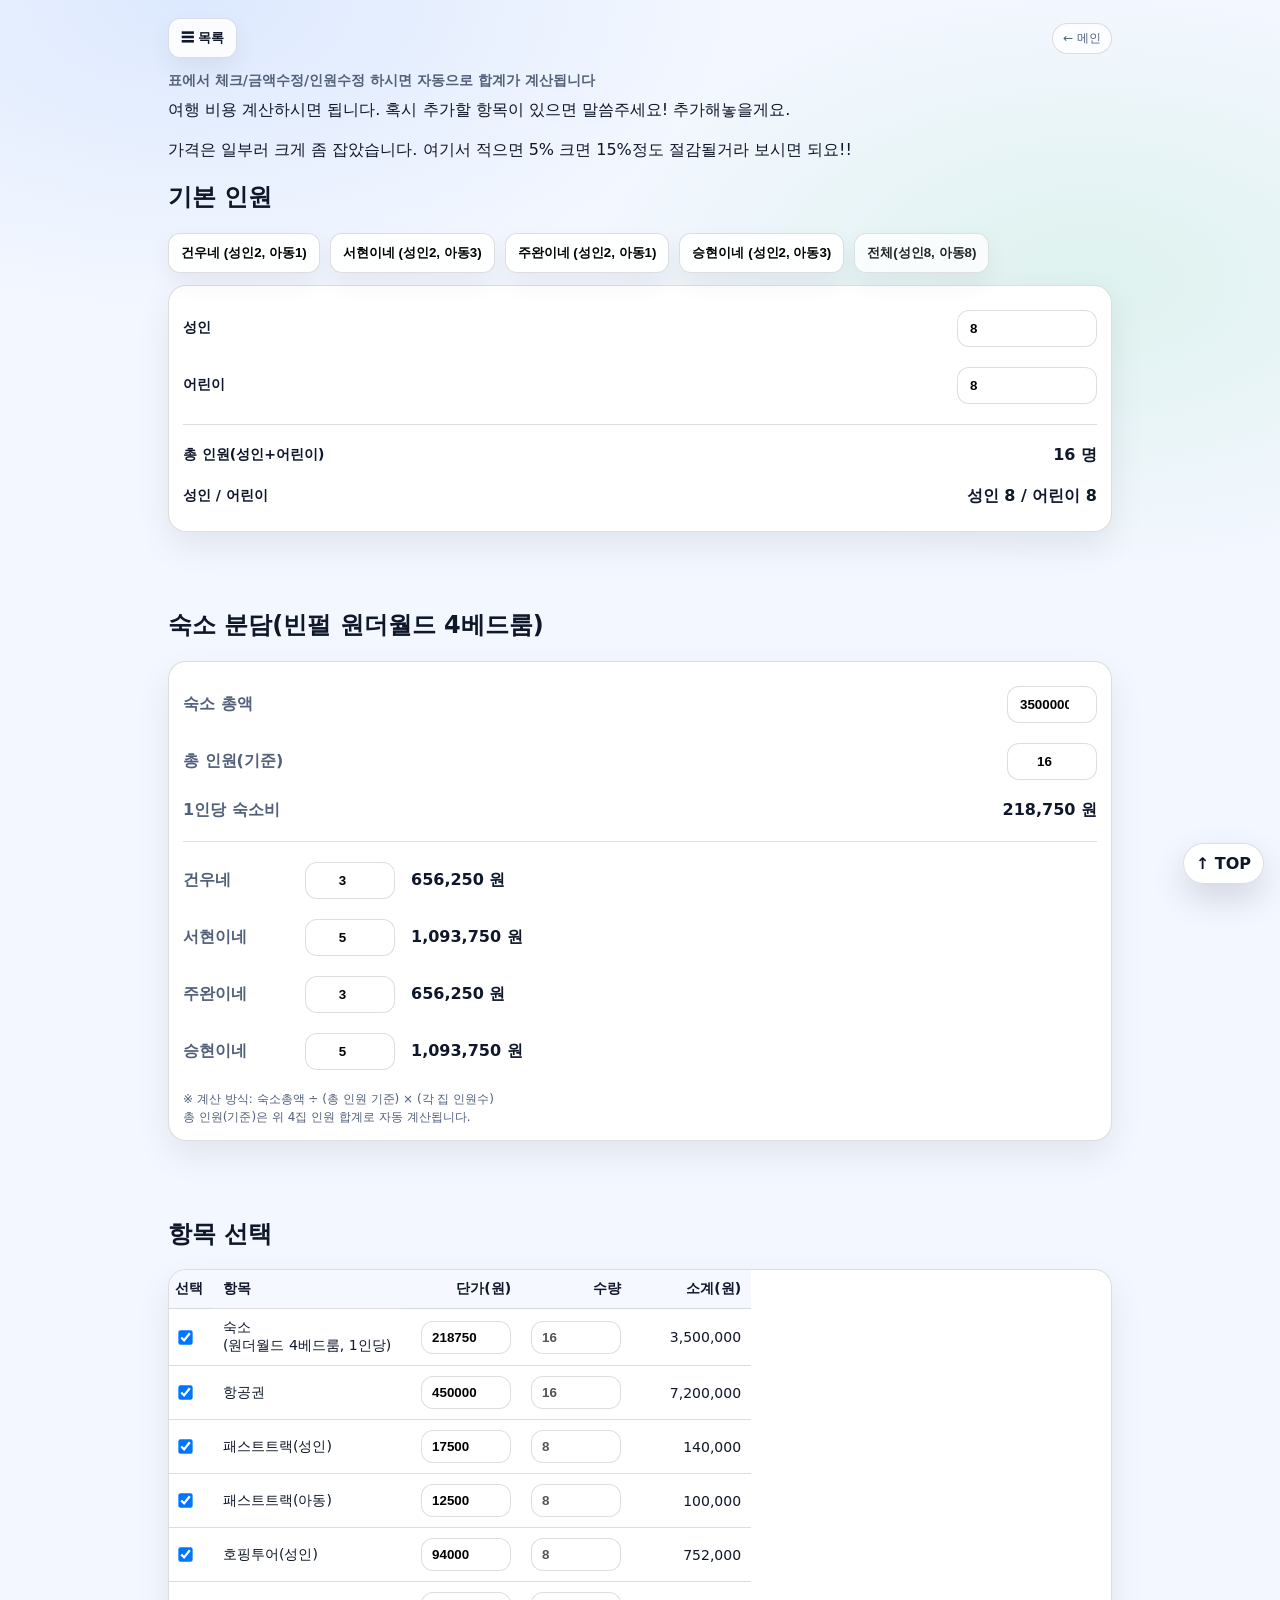
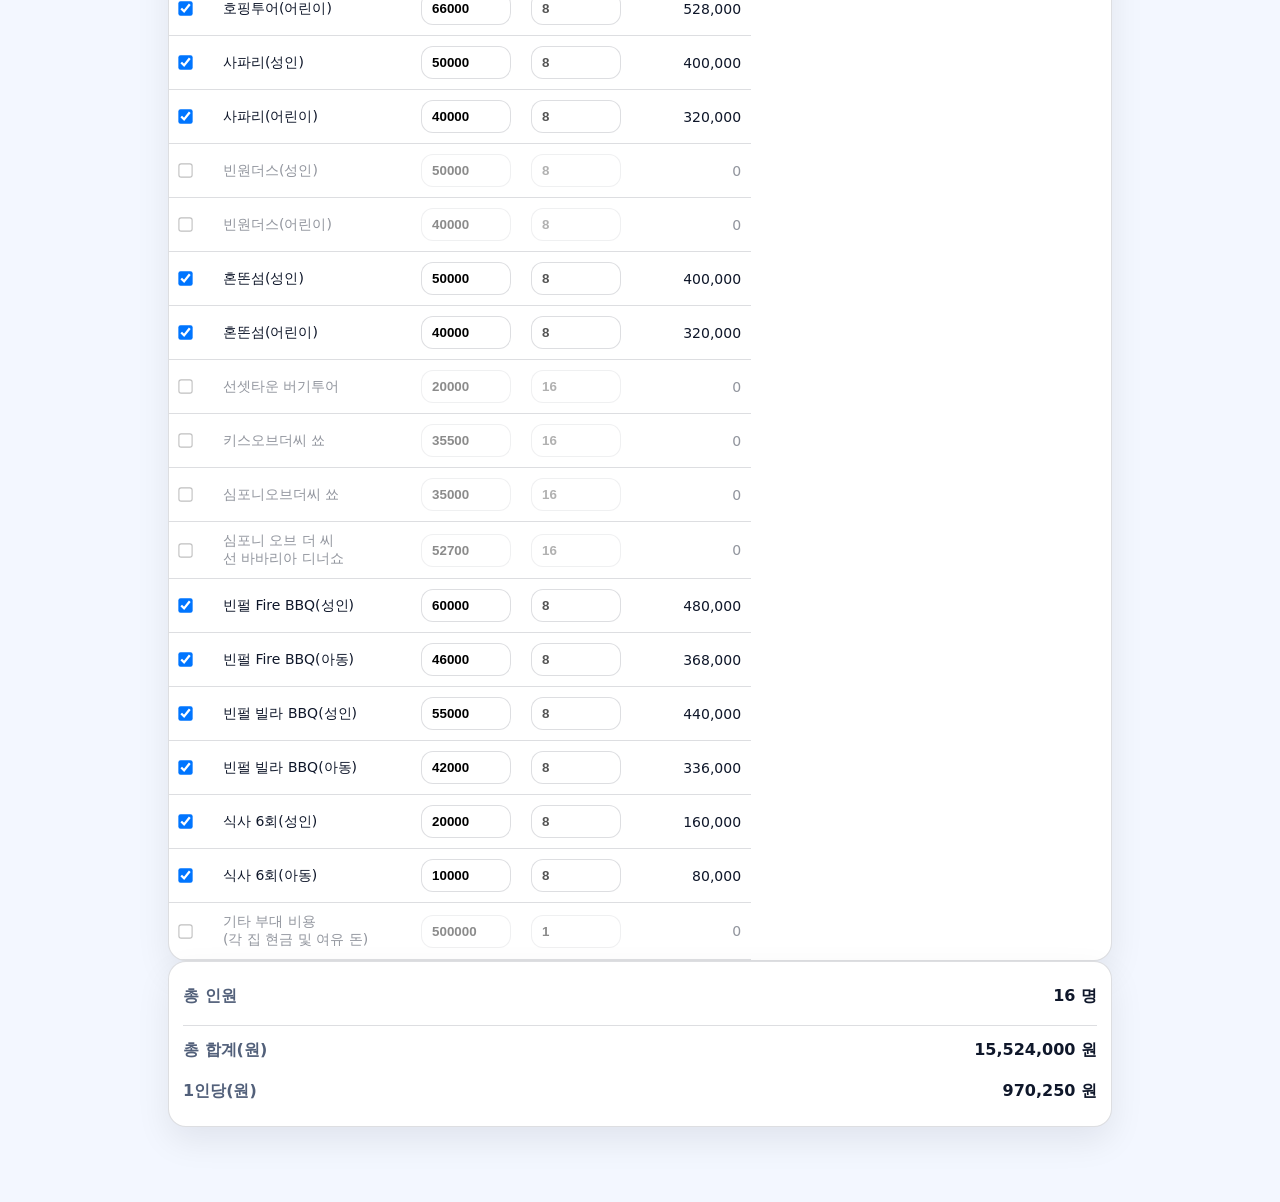
==== commit 9923d00a: "Add files via upload" ====
--- a/cost.html
+++ b/cost.html
@@ -168,7 +168,7 @@
             <!-- ✅ 숙소: 단가=1인당 숙소비 / 수량=총인원 -->
             <tr data-mode="villaPerPerson">
               <td><input type="checkbox" class="pick" checked></td>
-              <td>숙소<br>(빈펄 4베드룸, 1인당)</td>
+              <td>숙소<br>(원더월드 4베드룸, 1인당)</td>
               <td class="num">
                 <input type="number" class="price" id="villaRowPrice" value="0" min="0" readonly>
               </td>
--- a/styles.css
+++ b/styles.css
@@ -652,4 +652,47 @@
 .resultBox .resultRow:nth-child(2) .resultValue{
   justify-self: start;
   font-weight: 900;
+}
+
+
+/* ===== 숙소 분담 박스: 위 3줄은 기존처럼 오른쪽 정렬 ===== */
+
+/* 위 3줄(숙소총액/총인원/1인당)은 flex로 복구 */
+.resultBox .resultRow:nth-of-type(-n+3){
+  display: flex !important;
+  align-items: center;
+  justify-content: space-between !important;
+  gap: 12px;
+}
+
+/* 위 3줄의 오른쪽 값은 오른쪽에 붙게 */
+.resultBox .resultRow:nth-of-type(-n+3) .resultValue{
+  justify-self: auto !important;
+  text-align: right;
+  white-space: nowrap;
+}
+
+/* ===== 아래 4줄(집별)만 3열 그리드 ===== */
+.resultBox .resultRow:nth-of-type(n+5):nth-of-type(-n+8){
+  display: grid !important;
+  grid-template-columns: 110px 90px 1fr; /* 라벨 / 인원 입력 / 금액 */
+  align-items: center;
+  gap: 12px;
+}
+
+.resultBox .resultRow:nth-of-type(n+5):nth-of-type(-n+8) .resultLabel{
+  white-space: nowrap;
+}
+
+.resultBox .resultRow:nth-of-type(n+5):nth-of-type(-n+8) .calcInput{
+  width: 90px;
+  max-width: 90px;
+  text-align: center;
+}
+
+.resultBox .resultRow:nth-of-type(n+5):nth-of-type(-n+8) .resultValue{
+  justify-self: end !important;
+  text-align: right;
+  white-space: nowrap;
+  font-weight: 900;
 }
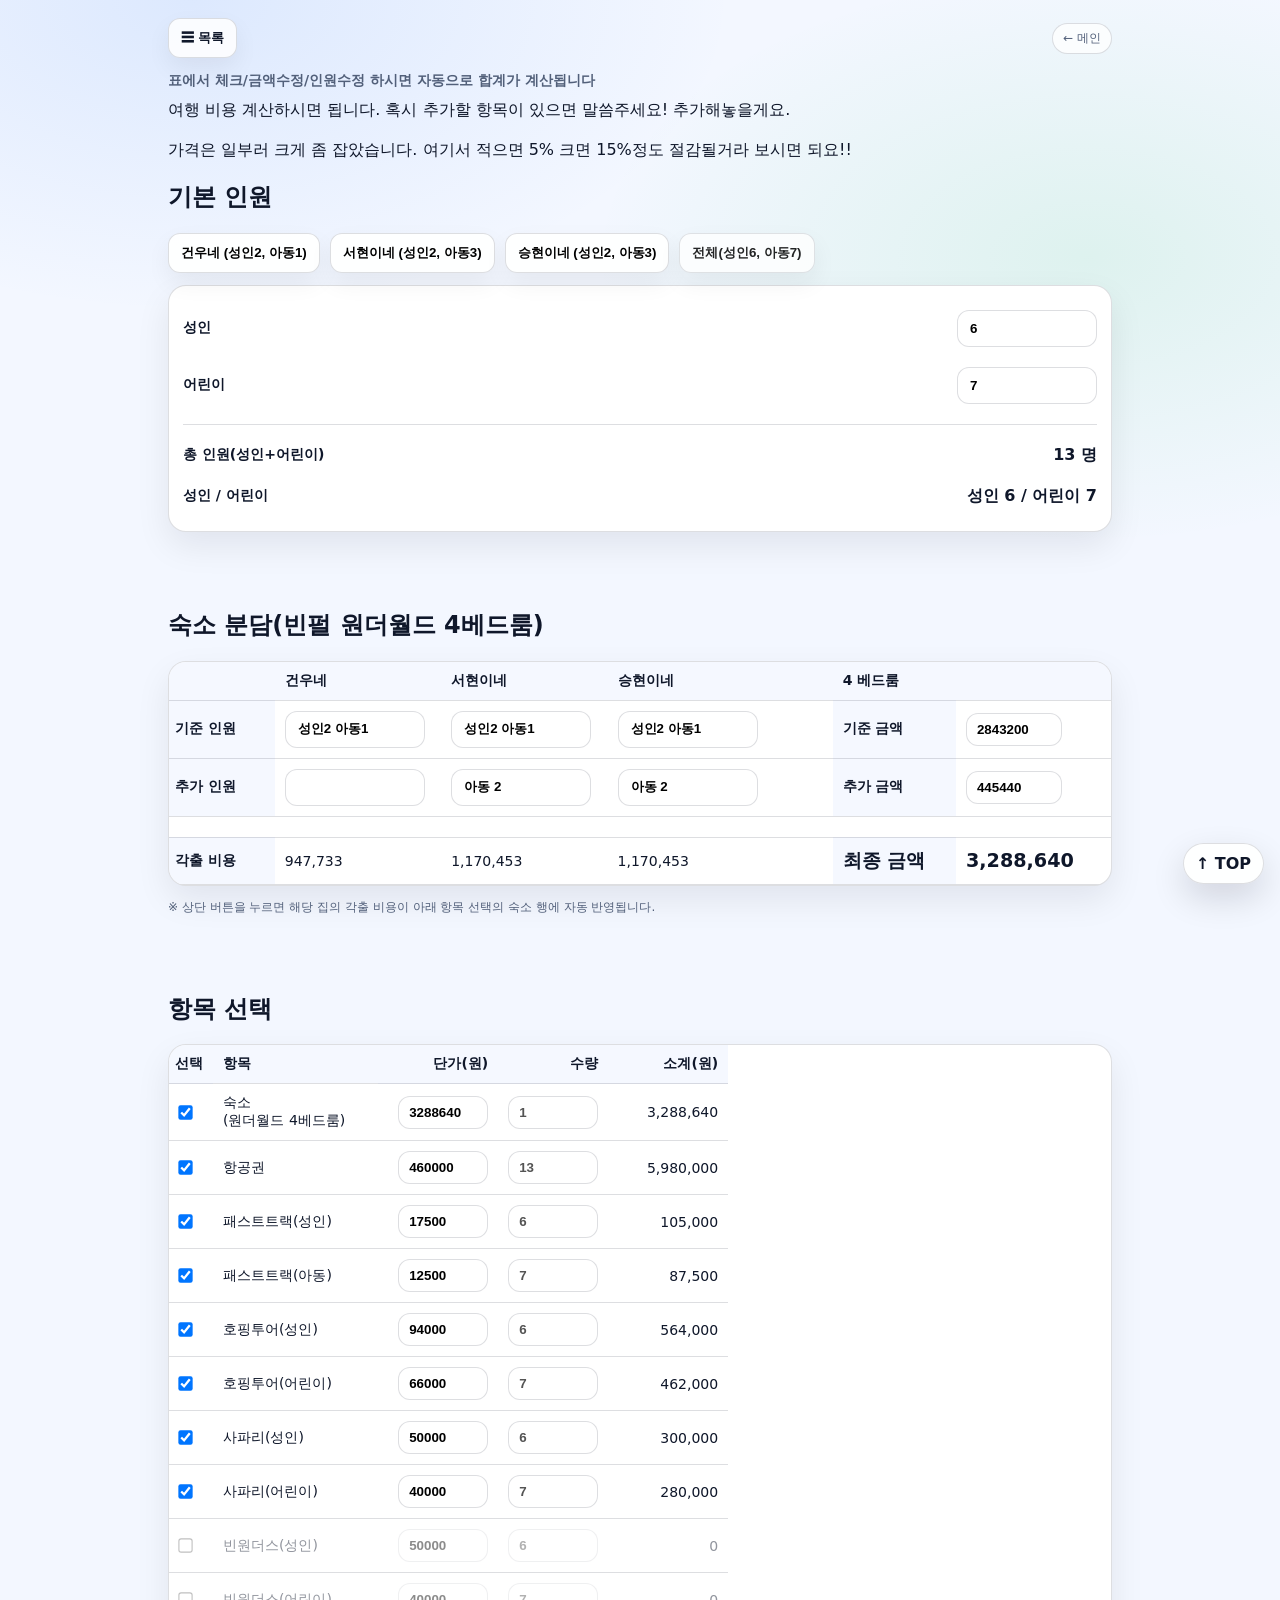
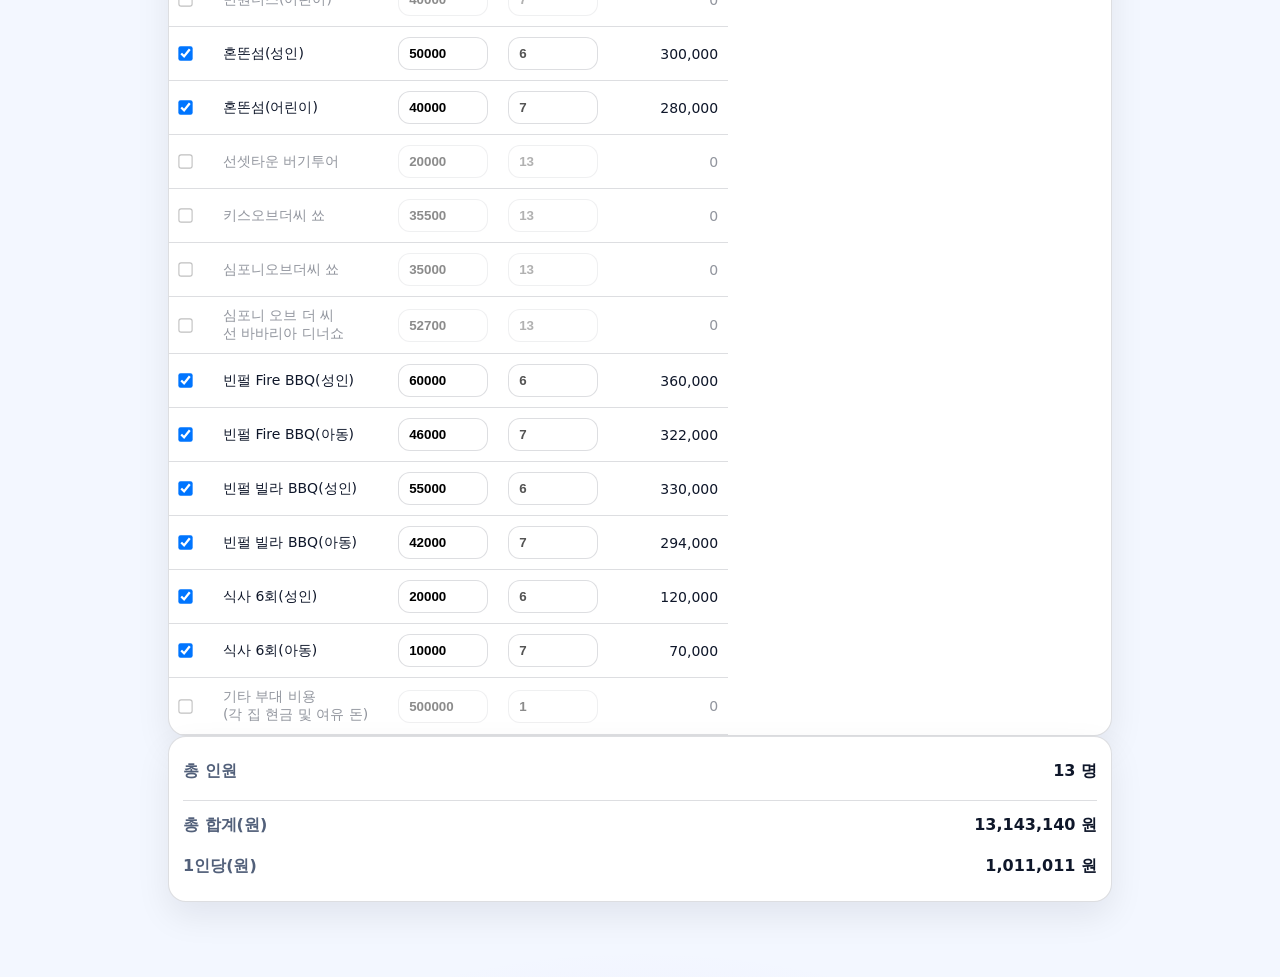
==== commit b02bf07f: "Add files via upload" ====
--- a/cost.html
+++ b/cost.html
@@ -26,7 +26,10 @@
     <div class="pageLabel">표에서 체크/금액수정/인원수정 하시면 자동으로 합계가 계산됩니다</div>
 
     <div class="header">
-      <div class="title">여행 비용 계산하시면 됩니다. 혹시 추가할 항목이 있으면 말씀주세요! 추가해놓을게요.<br><br>가격은 일부러 크게 좀 잡았습니다. 여기서 적으면 5% 크면 15%정도 절감될거라 보시면 되요!!</div>
+      <div class="title">
+        여행 비용 계산하시면 됩니다. 혹시 추가할 항목이 있으면 말씀주세요! 추가해놓을게요.<br><br>
+        가격은 일부러 크게 좀 잡았습니다. 여기서 적으면 5% 크면 15%정도 절감될거라 보시면 되요!!
+      </div>
     </div>
 
     <!-- =========================
@@ -36,21 +39,20 @@
       <h2>기본 인원</h2>
 
       <div class="presetBar">
-        <button class="presetBtn" type="button" data-a="2" data-c="1">건우네 (성인2, 아동1)</button>
-        <button class="presetBtn" type="button" data-a="2" data-c="3">서현이네 (성인2, 아동3)</button>
-        <button class="presetBtn" type="button" data-a="2" data-c="1">주완이네 (성인2, 아동1)</button>
-        <button class="presetBtn" type="button" data-a="2" data-c="3">승현이네 (성인2, 아동3)</button>
-        <button class="presetBtn presetBtn--ghost" type="button" id="btnAll">전체(성인8, 아동8)</button>
+        <button class="presetBtn" type="button" id="btnGunwoo">건우네 (성인2, 아동1)</button>
+        <button class="presetBtn" type="button" id="btnSeohyun">서현이네 (성인2, 아동3)</button>
+        <button class="presetBtn" type="button" id="btnSeunghyun">승현이네 (성인2, 아동3)</button>
+        <button class="presetBtn presetBtn--ghost" type="button" id="btnAll">전체(성인6, 아동7)</button>
       </div>
 
       <div class="calcGrid">
         <div class="calcRow">
           <label class="calcLabel">성인</label>
-          <input class="calcInput" id="adultCount" type="number" min="0" value="8" />
+          <input class="calcInput" id="adultCount" type="number" min="0" value="6" />
         </div>
         <div class="calcRow">
           <label class="calcLabel">어린이</label>
-          <input class="calcInput" id="childCount" type="number" min="0" value="8" />
+          <input class="calcInput" id="childCount" type="number" min="0" value="7" />
         </div>
 
         <hr class="calcHr">
@@ -68,71 +70,75 @@
     <br><br><br>
 
     <!-- =========================
-         숙소 분담 계산(별도 박스)
+         숙소 분담 계산
     ========================= -->
     <div class="section">
       <h2>숙소 분담(빈펄 원더월드 4베드룸)</h2>
 
-      <div class="resultBox">
-        <div class="resultRow">
-          <div class="resultLabel">숙소 총액</div>
-          <div class="resultValue">
-            <input class="calcInput" id="villaTotal" type="number" min="0" value="3500000" />
-          </div>
-        </div>
-
-        <!-- ✅ 총 인원(기준): 이제 자동으로 "4집 인원 합계"로 들어감 -->
-        <div class="resultRow">
-          <div class="resultLabel">총 인원(기준)</div>
-          <div class="resultValue">
-            <input class="calcInput" id="villaPeopleBase" type="number" min="1" value="16" readonly />
-          </div>
-        </div>
-
-        <div class="resultRow">
-          <div class="resultLabel">1인당 숙소비</div>
-          <div class="resultValue" id="outVillaPerPerson">-</div>
-        </div>
-
-        <hr class="calcHr">
-
-        <!-- ✅ 각 집 "인원"을 입력으로 변경 -->
-        <div class="resultRow">
-          <div class="resultLabel">건우네</div>
-          <div class="resultValue villaSplit">
-            <input class="calcInput" id="villaGunwooPeople" type="number" min="0" value="3" />
-            <span style="margin-left:10px;" id="outVillaGunwoo">-</span>
-          </div>
-        </div>
-
-        <div class="resultRow">
-          <div class="resultLabel">서현이네</div>
-          <div class="resultValue villaSplit">
-            <input class="calcInput" id="villaSeohyunPeople" type="number" min="0" value="5" />
-            <span style="margin-left:10px;" id="outVillaSeohyun">-</span>
-          </div>
-        </div>
-
-        <div class="resultRow">
-          <div class="resultLabel">주완이네</div>
-          <div class="resultValue villaSplit">
-            <input class="calcInput" id="villaJuwanPeople" type="number" min="0" value="3" />
-            <span style="margin-left:10px;" id="outVillaJuwan">-</span>
-          </div>
-        </div>
-
-        <div class="resultRow">
-          <div class="resultLabel">승현이네</div>
-          <div class="resultValue villaSplit">
-            <input class="calcInput" id="villaSeunghyunPeople" type="number" min="0" value="5" />
-            <span style="margin-left:10px;" id="outVillaSeunghyun">-</span>
-          </div>
-        </div>
-
-        <div class="hintText">
-          ※ 계산 방식: 숙소총액 ÷ (총 인원 기준) × (각 집 인원수)<br>
-          총 인원(기준)은 위 4집 인원 합계로 자동 계산됩니다.
-        </div>
+      <div class="tableWrap">
+        <table class="costTable" id="villaShareTable">
+          <colgroup>
+            <col style="width:150px;">
+            <col style="width:170px;">
+            <col style="width:170px;">
+            <col style="width:170px;">
+            <col style="width:28px;">
+            <col style="width:170px;">
+            <col style="width:170px;">
+          </colgroup>
+
+          <thead>
+            <tr>
+              <th></th>
+              <th>건우네</th>
+              <th>서현이네</th>
+              <th>승현이네</th>
+              <th></th>
+              <th colspan="2">4 베드룸</th>
+            </tr>
+          </thead>
+
+          <tbody>
+            <tr>
+              <th>기준 인원</th>
+              <td><input class="calcInput" id="baseGunwoo" type="text" value="성인2 아동1" /></td>
+              <td><input class="calcInput" id="baseSeohyun" type="text" value="성인2 아동1" /></td>
+              <td><input class="calcInput" id="baseSeunghyun" type="text" value="성인2 아동1" /></td>
+              <td></td>
+              <th>기준 금액</th>
+              <td><input class="calcInput" id="villaBasePrice" type="number" min="0" value="2843200" /></td>
+            </tr>
+
+            <tr>
+              <th>추가 인원</th>
+              <td><input class="calcInput" id="extraGunwoo" type="text" value="" placeholder="" /></td>
+              <td><input class="calcInput" id="extraSeohyun" type="text" value="아동 2" /></td>
+              <td><input class="calcInput" id="extraSeunghyun" type="text" value="아동 2" /></td>
+              <td></td>
+              <th>추가 금액</th>
+              <td><input class="calcInput" id="villaExtraPrice" type="number" min="0" value="445440" /></td>
+            </tr>
+
+            <tr>
+              <td colspan="5" style="background:#fff;"></td>
+              <td colspan="2" style="background:#fff;"></td>
+            </tr>
+
+            <tr>
+              <th>각출 비용</th>
+              <td id="outVillaGunwoo">-</td>
+              <td id="outVillaSeohyun">-</td>
+              <td id="outVillaSeunghyun">-</td>
+              <td></td>
+              <th style="font-size:1.2rem;">최종 금액</th>
+              <td id="outVillaFinal" style="font-size:1.2rem;font-weight:800;">-</td>
+            </tr>
+          </tbody>
+        </table>
+      </div>
+
+      <div class="hintText" style="margin-top:12px;">
+        ※ 상단 버튼을 누르면 해당 집의 각출 비용이 아래 항목 선택의 숙소 행에 자동 반영됩니다.
       </div>
     </div>
 
@@ -163,17 +169,16 @@
               <th class="num">소계(원)</th>
             </tr>
           </thead>
+
           <tbody>
-
-            <!-- ✅ 숙소: 단가=1인당 숙소비 / 수량=총인원 -->
-            <tr data-mode="villaPerPerson">
-              <td><input type="checkbox" class="pick" checked></td>
-              <td>숙소<br>(원더월드 4베드룸, 1인당)</td>
+            <tr data-mode="villaSelectedFamily">
+              <td><input type="checkbox" class="pick" checked></td>
+              <td>숙소<br>(원더월드 4베드룸)</td>
               <td class="num">
                 <input type="number" class="price" id="villaRowPrice" value="0" min="0" readonly>
               </td>
               <td class="num">
-                <input type="number" class="qty" id="villaRowQty" value="0" min="0" disabled>
+                <input type="number" class="qty" id="villaRowQty" value="1" min="0" readonly>
               </td>
               <td class="num subtotal">0</td>
             </tr>
@@ -181,7 +186,7 @@
             <tr data-mode="people">
               <td><input type="checkbox" class="pick" checked></td>
               <td>항공권</td>
-              <td class="num"><input type="number" class="price" value="450000" min="0"></td>
+              <td class="num"><input type="number" class="price" value="460000" min="0"></td>
               <td class="num"><input type="number" class="qty" value="0" min="0" disabled></td>
               <td class="num subtotal">0</td>
             </tr>
@@ -353,7 +358,6 @@
               <td class="num"><input type="number" class="qty" value="1" min="0"></td>
               <td class="num subtotal">0</td>
             </tr>
-
           </tbody>
         </table>
       </div>
@@ -385,7 +389,9 @@
       const btn = document.getElementById("menuBtn");
       const panel = document.getElementById("menuPanel");
       if(!btn || !panel) return;
+
       btn.addEventListener("click", () => panel.classList.toggle("open"));
+
       document.addEventListener("click", (e) => {
         if(!panel.classList.contains("open")) return;
         if(panel.contains(e.target) || btn.contains(e.target)) return;
@@ -397,19 +403,31 @@
     const childEl = document.getElementById("childCount");
     const table = document.getElementById("costTable");
 
-    // 숙소 분담 입력
-    const villaTotalEl = document.getElementById("villaTotal");
-    const villaPeopleBaseEl = document.getElementById("villaPeopleBase");
-
-    // ✅ 각 집 인원 입력
-    const villaGunwooPeopleEl = document.getElementById("villaGunwooPeople");
-    const villaSeohyunPeopleEl = document.getElementById("villaSeohyunPeople");
-    const villaJuwanPeopleEl = document.getElementById("villaJuwanPeople");
-    const villaSeunghyunPeopleEl = document.getElementById("villaSeunghyunPeople");
-
-    // 표의 숙소 행(단가/수량)
+    const btnGunwoo = document.getElementById("btnGunwoo");
+    const btnSeohyun = document.getElementById("btnSeohyun");
+    const btnSeunghyun = document.getElementById("btnSeunghyun");
+    const btnAll = document.getElementById("btnAll");
+
+    const villaBasePriceEl = document.getElementById("villaBasePrice");
+    const villaExtraPriceEl = document.getElementById("villaExtraPrice");
+
+    const baseGunwooEl = document.getElementById("baseGunwoo");
+    const baseSeohyunEl = document.getElementById("baseSeohyun");
+    const baseSeunghyunEl = document.getElementById("baseSeunghyun");
+
+    const extraGunwooEl = document.getElementById("extraGunwoo");
+    const extraSeohyunEl = document.getElementById("extraSeohyun");
+    const extraSeunghyunEl = document.getElementById("extraSeunghyun");
+
+    const outVillaGunwooEl = document.getElementById("outVillaGunwoo");
+    const outVillaSeohyunEl = document.getElementById("outVillaSeohyun");
+    const outVillaSeunghyunEl = document.getElementById("outVillaSeunghyun");
+    const outVillaFinalEl = document.getElementById("outVillaFinal");
+
     const villaRowPriceEl = document.getElementById("villaRowPrice");
     const villaRowQtyEl = document.getElementById("villaRowQty");
+
+    let selectedFamily = "all"; // gunwoo | seohyun | seunghyun | all
 
     const fmt = (n) => Math.round(n).toLocaleString("ko-KR");
 
@@ -419,38 +437,62 @@
       return { adults: a, kids: c, people: a + c };
     }
 
-    function getVillaFamilyPeople(){
-      const g = Math.max(0, Number(villaGunwooPeopleEl?.value) || 0);
-      const s = Math.max(0, Number(villaSeohyunPeopleEl?.value) || 0);
-      const j = Math.max(0, Number(villaJuwanPeopleEl?.value) || 0);
-      const sh = Math.max(0, Number(villaSeunghyunPeopleEl?.value) || 0);
-      return { g, s, j, sh, sum: g + s + j + sh };
+    function parsePeopleText(text){
+      const s = String(text || "").trim();
+      if(!s) return 0;
+
+      const nums = s.match(/\d+/g);
+      if(!nums) return 0;
+
+      return nums.map(Number).reduce((sum, n) => sum + n, 0);
     }
 
-    // ✅ 숙소 1인당 비용 계산 + 화면/표 반영
-    function calcVillaPerPerson(){
-      const villaTotal = Number(villaTotalEl.value) || 0;
-
-      // 1) 4집 인원 합계 -> 총 인원(기준)
-      const fam = getVillaFamilyPeople();
-      const basePeople = Math.max(1, fam.sum || 1);
-      villaPeopleBaseEl.value = basePeople;
-
-      // 2) 1인당 계산
-      const per = villaTotal / basePeople;
-
-      // 3) 출력
-      document.getElementById("outVillaPerPerson").textContent = fmt(per) + " 원";
-      document.getElementById("outVillaGunwoo").textContent = fmt(per * fam.g) + " 원";
-      document.getElementById("outVillaSeohyun").textContent = fmt(per * fam.s) + " 원";
-      document.getElementById("outVillaJuwan").textContent = fmt(per * fam.j) + " 원";
-      document.getElementById("outVillaSeunghyun").textContent = fmt(per * fam.sh) + " 원";
-
-      // 4) 표 숙소 단가/수량 반영
-      if(villaRowPriceEl) villaRowPriceEl.value = Math.round(per);
-      if(villaRowQtyEl) villaRowQtyEl.value = basePeople;
-
-      return per;
+    function calcVillaShare(){
+      const basePrice = Number(villaBasePriceEl.value) || 0;
+      const extraPrice = Number(villaExtraPriceEl.value) || 0;
+
+      const baseGunwoo = parsePeopleText(baseGunwooEl.value);
+      const baseSeohyun = parsePeopleText(baseSeohyunEl.value);
+      const baseSeunghyun = parsePeopleText(baseSeunghyunEl.value);
+
+      const extraGunwoo = parsePeopleText(extraGunwooEl.value);
+      const extraSeohyun = parsePeopleText(extraSeohyunEl.value);
+      const extraSeunghyun = parsePeopleText(extraSeunghyunEl.value);
+
+      const totalBasePeople = baseGunwoo + baseSeohyun + baseSeunghyun;
+      const totalExtraPeople = extraGunwoo + extraSeohyun + extraSeunghyun;
+
+      const basePerPerson = totalBasePeople > 0 ? (basePrice / totalBasePeople) : 0;
+      const extraPerPerson = totalExtraPeople > 0 ? (extraPrice / totalExtraPeople) : 0;
+
+      const gunwooCost = Math.round(basePerPerson * baseGunwoo + extraPerPerson * extraGunwoo);
+      const seohyunCost = Math.round(basePerPerson * baseSeohyun + extraPerPerson * extraSeohyun);
+      const seunghyunCost = Math.round(basePerPerson * baseSeunghyun + extraPerPerson * extraSeunghyun);
+      const finalPrice = Math.round(basePrice + extraPrice);
+
+      outVillaGunwooEl.textContent = fmt(gunwooCost);
+      outVillaSeohyunEl.textContent = fmt(seohyunCost);
+      outVillaSeunghyunEl.textContent = fmt(seunghyunCost);
+      outVillaFinalEl.textContent = fmt(finalPrice);
+
+      return {
+        gunwooCost,
+        seohyunCost,
+        seunghyunCost,
+        finalPrice
+      };
+    }
+
+    function applySelectedVillaToRow(villaResult){
+      let price = villaResult.finalPrice;
+
+      if(selectedFamily === "gunwoo") price = villaResult.gunwooCost;
+      else if(selectedFamily === "seohyun") price = villaResult.seohyunCost;
+      else if(selectedFamily === "seunghyun") price = villaResult.seunghyunCost;
+      else price = villaResult.finalPrice;
+
+      villaRowPriceEl.value = price;
+      villaRowQtyEl.value = 1;
     }
 
     function calc(){
@@ -462,8 +504,8 @@
 
       document.getElementById("outPeople").textContent = fmt(people) + " 명";
 
-      // ✅ 숙소 단가(1인당) 먼저 계산하고 표에 반영
-      calcVillaPerPerson();
+      const villaResult = calcVillaShare();
+      applySelectedVillaToRow(villaResult);
 
       let total = 0;
 
@@ -479,12 +521,17 @@
         if(mode === "adult") qty.value = adults;
         else if(mode === "child") qty.value = kids;
         else if(mode === "people") qty.value = people;
-        else if(mode === "villaPerPerson") {
-          // 숙소 행은 위에서 값 채움
+        else if(mode === "villaSelectedFamily") {
+          qty.value = 1;
         }
 
-        // manual만 수량 입력 가능, 나머지는 비활성
-        qty.disabled = (mode !== "manual");
+        if(mode === "manual") {
+          qty.disabled = false;
+          qty.readOnly = false;
+        } else {
+          qty.disabled = true;
+          qty.readOnly = true;
+        }
 
         const p = Number(price.value) || 0;
         const q = Number(qty.value) || 0;
@@ -501,42 +548,47 @@
         people > 0 ? (fmt(total / people) + " 원") : "-";
     }
 
-    // 가족 프리셋 버튼
-    document.querySelectorAll(".presetBtn[data-a]").forEach(btn => {
-      btn.addEventListener("click", () => {
-        adultEl.value = btn.getAttribute("data-a");
-        childEl.value = btn.getAttribute("data-c");
-        calc();
-      });
-    });
-
-    const btnAll = document.getElementById("btnAll");
-    if(btnAll){
-      btnAll.addEventListener("click", () => {
-        adultEl.value = 8;
-        childEl.value = 8;
-        calc();
-      });
+    function selectPreset(familyKey){
+      selectedFamily = familyKey;
+
+      if(familyKey === "gunwoo"){
+        adultEl.value = 2;
+        childEl.value = 1;
+      } else if(familyKey === "seohyun"){
+        adultEl.value = 2;
+        childEl.value = 3;
+      } else if(familyKey === "seunghyun"){
+        adultEl.value = 2;
+        childEl.value = 3;
+      } else {
+        adultEl.value = 6;
+        childEl.value = 7;
+      }
+
+      calc();
     }
 
-    // 이벤트
+    btnGunwoo.addEventListener("click", () => selectPreset("gunwoo"));
+    btnSeohyun.addEventListener("click", () => selectPreset("seohyun"));
+    btnSeunghyun.addEventListener("click", () => selectPreset("seunghyun"));
+    btnAll.addEventListener("click", () => selectPreset("all"));
+
     document.addEventListener("input", (e) => {
       if(
         e.target.closest("#costTable") ||
+        e.target.closest("#villaShareTable") ||
         e.target === adultEl ||
-        e.target === childEl ||
-        e.target === villaTotalEl ||
-        e.target === villaGunwooPeopleEl ||
-        e.target === villaSeohyunPeopleEl ||
-        e.target === villaJuwanPeopleEl ||
-        e.target === villaSeunghyunPeopleEl
+        e.target === childEl
       ){
         calc();
       }
     });
 
     document.addEventListener("change", (e) => {
-      if(e.target.closest("#costTable")){
+      if(
+        e.target.closest("#costTable") ||
+        e.target.closest("#villaShareTable")
+      ){
         calc();
       }
     });
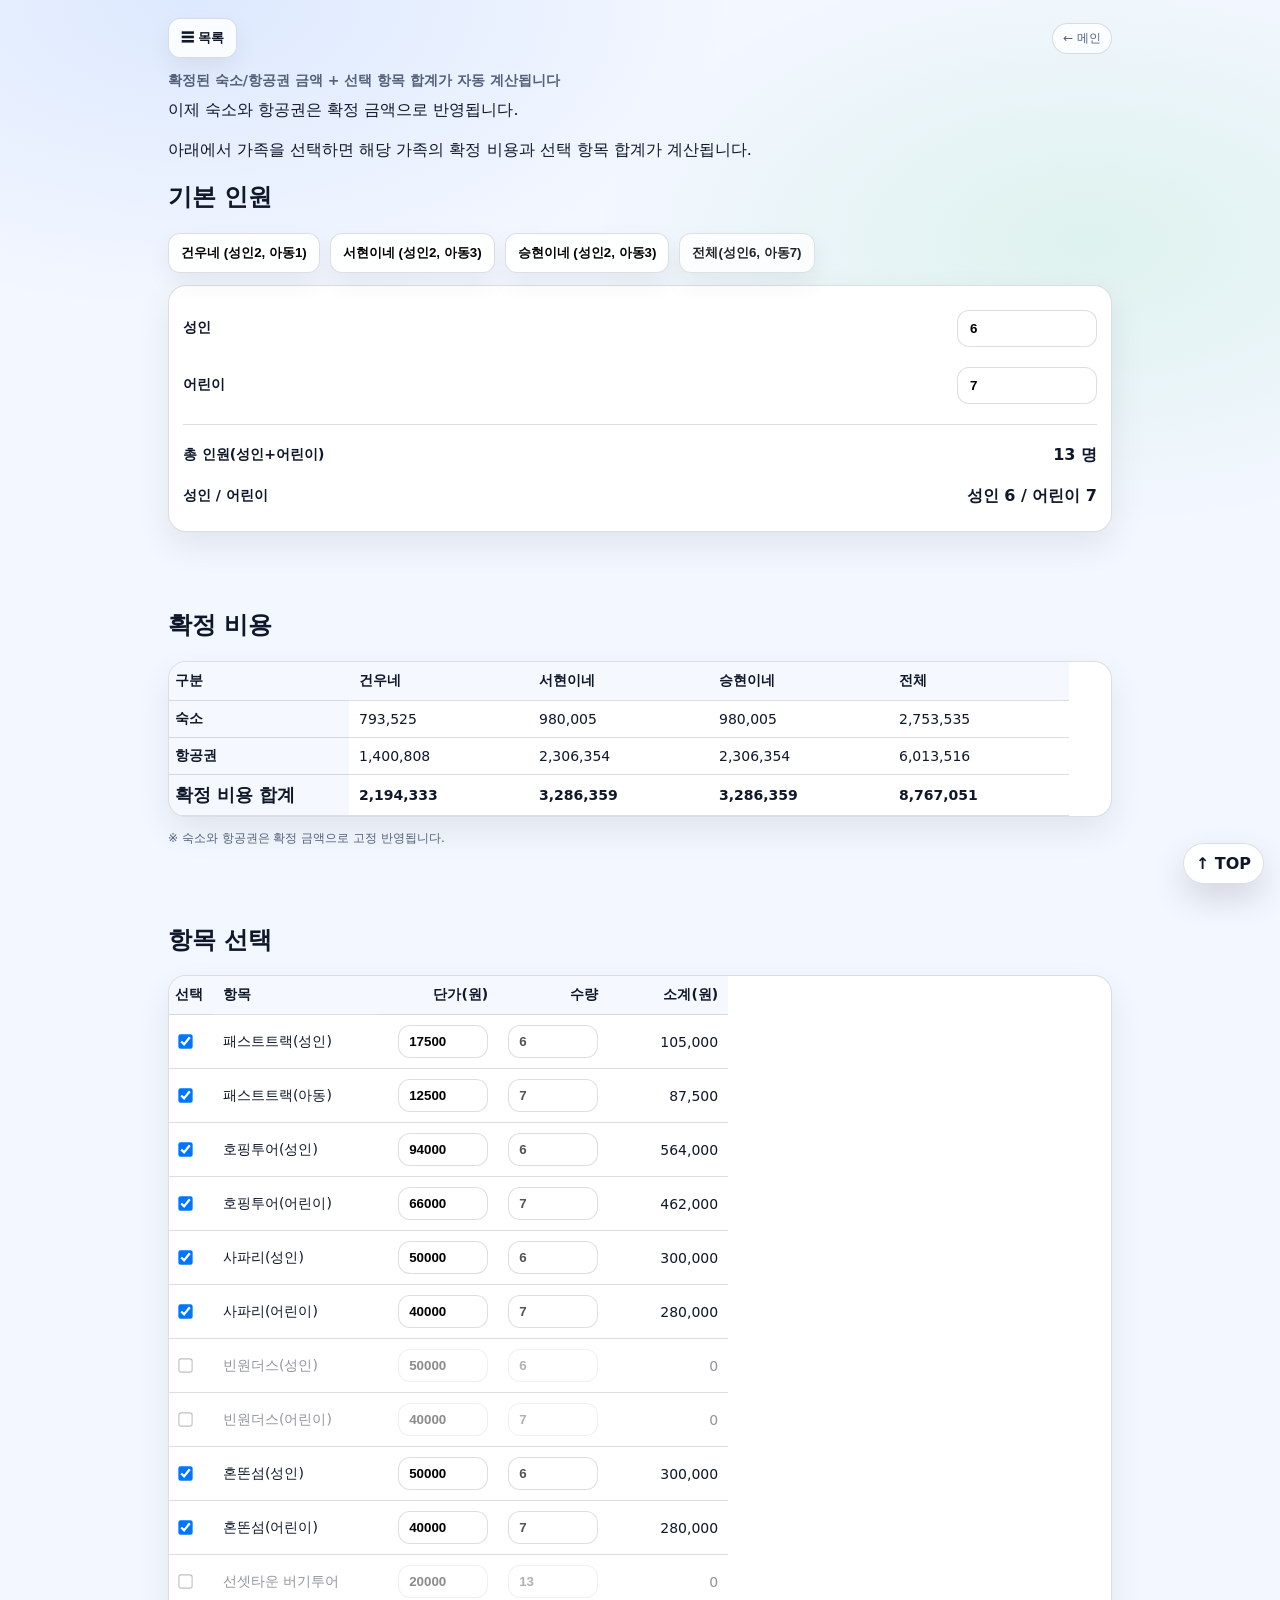
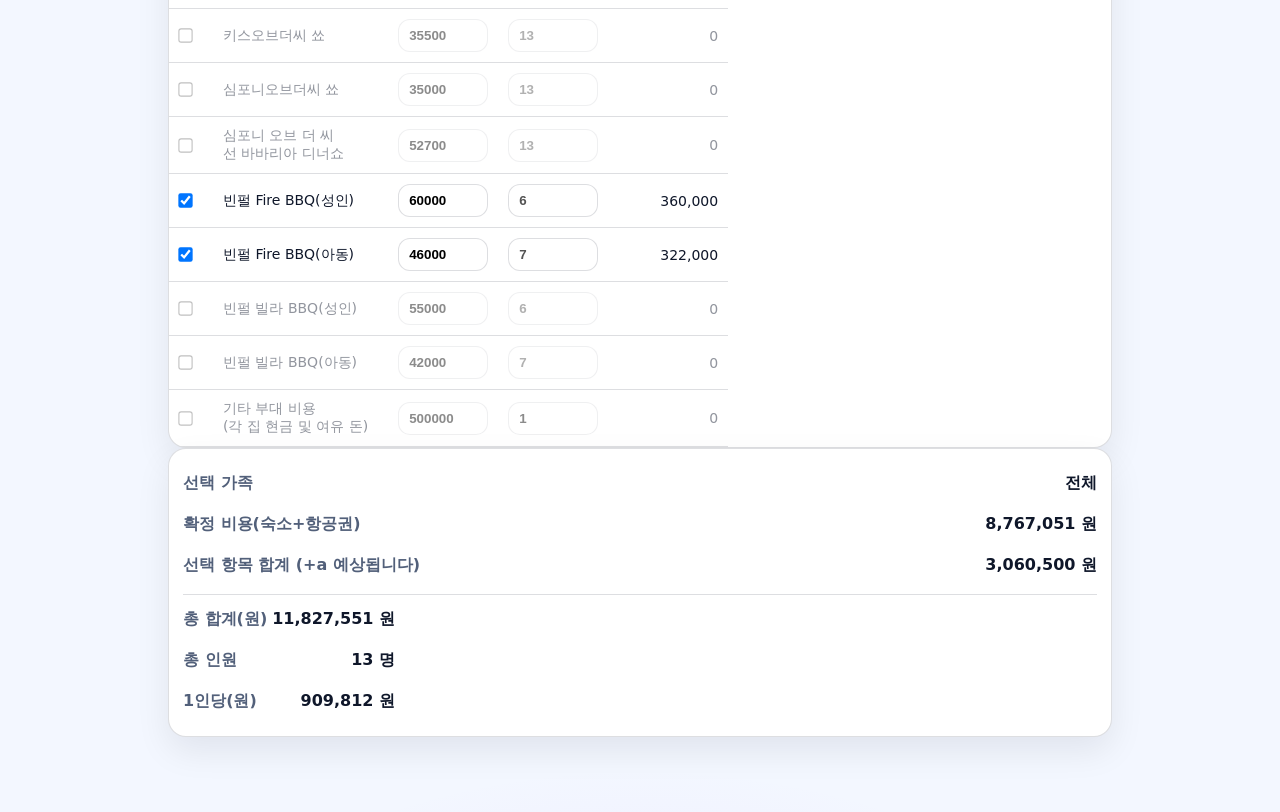
==== commit b93b4ccd: "Add files via upload" ====
--- a/cost.html
+++ b/cost.html
@@ -12,6 +12,7 @@
       <div class="menuWrap">
         <button class="menuBtn" id="menuBtn" type="button">☰ 목록</button>
         <div class="menuPanel" id="menuPanel">
+          <a class="menuItem" href="./ready.html">준비물</a>
           <a class="menuItem" href="./tips.html">일정</a>
           <a class="menuItem" href="./spots.html">관광</a>
           <a class="menuItem" href="./food.html">맛집</a>
@@ -23,12 +24,12 @@
       <div class="badge"><a href="./index.html">← 메인</a></div>
     </div>
 
-    <div class="pageLabel">표에서 체크/금액수정/인원수정 하시면 자동으로 합계가 계산됩니다</div>
+    <div class="pageLabel">확정된 숙소/항공권 금액 + 선택 항목 합계가 자동 계산됩니다</div>
 
     <div class="header">
       <div class="title">
-        여행 비용 계산하시면 됩니다. 혹시 추가할 항목이 있으면 말씀주세요! 추가해놓을게요.<br><br>
-        가격은 일부러 크게 좀 잡았습니다. 여기서 적으면 5% 크면 15%정도 절감될거라 보시면 되요!!
+        이제 숙소와 항공권은 확정 금액으로 반영됩니다.<br><br>
+        아래에서 가족을 선택하면 해당 가족의 확정 비용과 선택 항목 합계가 계산됩니다.
       </div>
     </div>
 
@@ -70,75 +71,59 @@
     <br><br><br>
 
     <!-- =========================
-         숙소 분담 계산
+         확정 비용
     ========================= -->
     <div class="section">
-      <h2>숙소 분담(빈펄 원더월드 4베드룸)</h2>
+      <h2>확정 비용</h2>
 
       <div class="tableWrap">
-        <table class="costTable" id="villaShareTable">
+        <table class="costTable" id="fixedCostTable">
           <colgroup>
-            <col style="width:150px;">
-            <col style="width:170px;">
-            <col style="width:170px;">
-            <col style="width:170px;">
-            <col style="width:28px;">
-            <col style="width:170px;">
-            <col style="width:170px;">
+            <col style="width:180px;">
+            <col style="width:180px;">
+            <col style="width:180px;">
+            <col style="width:180px;">
+            <col style="width:180px;">
           </colgroup>
 
           <thead>
             <tr>
-              <th></th>
+              <th>구분</th>
               <th>건우네</th>
               <th>서현이네</th>
               <th>승현이네</th>
-              <th></th>
-              <th colspan="2">4 베드룸</th>
+              <th>전체</th>
             </tr>
           </thead>
 
           <tbody>
             <tr>
-              <th>기준 인원</th>
-              <td><input class="calcInput" id="baseGunwoo" type="text" value="성인2 아동1" /></td>
-              <td><input class="calcInput" id="baseSeohyun" type="text" value="성인2 아동1" /></td>
-              <td><input class="calcInput" id="baseSeunghyun" type="text" value="성인2 아동1" /></td>
-              <td></td>
-              <th>기준 금액</th>
-              <td><input class="calcInput" id="villaBasePrice" type="number" min="0" value="2843200" /></td>
-            </tr>
-
+              <th>숙소</th>
+              <td id="fixedVillaGunwoo">793,525</td>
+              <td id="fixedVillaSeohyun">980,005</td>
+              <td id="fixedVillaSeunghyun">980,005</td>
+              <td id="fixedVillaAll">2,753,535</td>
+            </tr>
             <tr>
-              <th>추가 인원</th>
-              <td><input class="calcInput" id="extraGunwoo" type="text" value="" placeholder="" /></td>
-              <td><input class="calcInput" id="extraSeohyun" type="text" value="아동 2" /></td>
-              <td><input class="calcInput" id="extraSeunghyun" type="text" value="아동 2" /></td>
-              <td></td>
-              <th>추가 금액</th>
-              <td><input class="calcInput" id="villaExtraPrice" type="number" min="0" value="445440" /></td>
-            </tr>
-
+              <th>항공권</th>
+              <td id="fixedFlightGunwoo">1,400,808</td>
+              <td id="fixedFlightSeohyun">2,306,354</td>
+              <td id="fixedFlightSeunghyun">2,306,354</td>
+              <td id="fixedFlightAll">6,013,516</td>
+            </tr>
             <tr>
-              <td colspan="5" style="background:#fff;"></td>
-              <td colspan="2" style="background:#fff;"></td>
-            </tr>
-
-            <tr>
-              <th>각출 비용</th>
-              <td id="outVillaGunwoo">-</td>
-              <td id="outVillaSeohyun">-</td>
-              <td id="outVillaSeunghyun">-</td>
-              <td></td>
-              <th style="font-size:1.2rem;">최종 금액</th>
-              <td id="outVillaFinal" style="font-size:1.2rem;font-weight:800;">-</td>
+              <th style="font-size:1.1rem;">확정 비용 합계</th>
+              <td id="fixedTotalGunwoo" style="font-weight:800;">2,194,333</td>
+              <td id="fixedTotalSeohyun" style="font-weight:800;">3,286,359</td>
+              <td id="fixedTotalSeunghyun" style="font-weight:800;">3,286,359</td>
+              <td id="fixedTotalAll" style="font-weight:800;">8,767,051</td>
             </tr>
           </tbody>
         </table>
       </div>
 
       <div class="hintText" style="margin-top:12px;">
-        ※ 상단 버튼을 누르면 해당 집의 각출 비용이 아래 항목 선택의 숙소 행에 자동 반영됩니다.
+        ※ 숙소와 항공권은 확정 금액으로 고정 반영됩니다.
       </div>
     </div>
 
@@ -171,26 +156,6 @@
           </thead>
 
           <tbody>
-            <tr data-mode="villaSelectedFamily">
-              <td><input type="checkbox" class="pick" checked></td>
-              <td>숙소<br>(원더월드 4베드룸)</td>
-              <td class="num">
-                <input type="number" class="price" id="villaRowPrice" value="0" min="0" readonly>
-              </td>
-              <td class="num">
-                <input type="number" class="qty" id="villaRowQty" value="1" min="0" readonly>
-              </td>
-              <td class="num subtotal">0</td>
-            </tr>
-
-            <tr data-mode="people">
-              <td><input type="checkbox" class="pick" checked></td>
-              <td>항공권</td>
-              <td class="num"><input type="number" class="price" value="460000" min="0"></td>
-              <td class="num"><input type="number" class="qty" value="0" min="0" disabled></td>
-              <td class="num subtotal">0</td>
-            </tr>
-
             <tr data-mode="adult">
               <td><input type="checkbox" class="pick" checked></td>
               <td>패스트트랙(성인)</td>
@@ -320,7 +285,7 @@
             </tr>
 
             <tr data-mode="adult">
-              <td><input type="checkbox" class="pick" checked></td>
+              <td><input type="checkbox" class="pick"></td>
               <td>빈펄 빌라 BBQ(성인)</td>
               <td class="num"><input type="number" class="price" value="55000" min="0"></td>
               <td class="num"><input type="number" class="qty" value="0" min="0" disabled></td>
@@ -328,25 +293,9 @@
             </tr>
 
             <tr data-mode="child">
-              <td><input type="checkbox" class="pick" checked></td>
+              <td><input type="checkbox" class="pick"></td>
               <td>빈펄 빌라 BBQ(아동)</td>
               <td class="num"><input type="number" class="price" value="42000" min="0"></td>
-              <td class="num"><input type="number" class="qty" value="0" min="0" disabled></td>
-              <td class="num subtotal">0</td>
-            </tr>
-
-            <tr data-mode="adult">
-              <td><input type="checkbox" class="pick" checked></td>
-              <td>식사 6회(성인)</td>
-              <td class="num"><input type="number" class="price" value="20000" min="0"></td>
-              <td class="num"><input type="number" class="qty" value="0" min="0" disabled></td>
-              <td class="num subtotal">0</td>
-            </tr>
-
-            <tr data-mode="child">
-              <td><input type="checkbox" class="pick" checked></td>
-              <td>식사 6회(아동)</td>
-              <td class="num"><input type="number" class="price" value="10000" min="0"></td>
               <td class="num"><input type="number" class="qty" value="0" min="0" disabled></td>
               <td class="num subtotal">0</td>
             </tr>
@@ -364,14 +313,26 @@
 
       <div class="resultBox">
         <div class="resultRow">
-          <div class="resultLabel">총 인원</div>
-          <div class="resultValue" id="outPeople">-</div>
+          <div class="resultLabel">선택 가족</div>
+          <div class="resultValue" id="outFamily">전체</div>
+        </div>
+        <div class="resultRow">
+          <div class="resultLabel">확정 비용(숙소+항공권)</div>
+          <div class="resultValue" id="outFixedTotal">-</div>
+        </div>
+        <div class="resultRow">
+          <div class="resultLabel">선택 항목 합계 (+a 예상됩니다)</div>
+          <div class="resultValue" id="outOptionTotal">-</div>
         </div>
         <div class="resultRow total">
           <div class="resultLabel">총 합계(원)</div>
           <div class="resultValue" id="outTotal">-</div>
         </div>
         <div class="resultRow">
+          <div class="resultLabel">총 인원</div>
+          <div class="resultValue" id="outPeople">-</div>
+        </div>
+        <div class="resultRow">
           <div class="resultLabel">1인당(원)</div>
           <div class="resultValue" id="outPerPerson">-</div>
         </div>
@@ -384,7 +345,6 @@
   </div>
 
   <script>
-    // 메뉴
     (function(){
       const btn = document.getElementById("menuBtn");
       const panel = document.getElementById("menuPanel");
@@ -408,26 +368,38 @@
     const btnSeunghyun = document.getElementById("btnSeunghyun");
     const btnAll = document.getElementById("btnAll");
 
-    const villaBasePriceEl = document.getElementById("villaBasePrice");
-    const villaExtraPriceEl = document.getElementById("villaExtraPrice");
-
-    const baseGunwooEl = document.getElementById("baseGunwoo");
-    const baseSeohyunEl = document.getElementById("baseSeohyun");
-    const baseSeunghyunEl = document.getElementById("baseSeunghyun");
-
-    const extraGunwooEl = document.getElementById("extraGunwoo");
-    const extraSeohyunEl = document.getElementById("extraSeohyun");
-    const extraSeunghyunEl = document.getElementById("extraSeunghyun");
-
-    const outVillaGunwooEl = document.getElementById("outVillaGunwoo");
-    const outVillaSeohyunEl = document.getElementById("outVillaSeohyun");
-    const outVillaSeunghyunEl = document.getElementById("outVillaSeunghyun");
-    const outVillaFinalEl = document.getElementById("outVillaFinal");
-
-    const villaRowPriceEl = document.getElementById("villaRowPrice");
-    const villaRowQtyEl = document.getElementById("villaRowQty");
-
-    let selectedFamily = "all"; // gunwoo | seohyun | seunghyun | all
+    let selectedFamily = "all";
+
+    const fixedCosts = {
+      gunwoo: {
+        name: "건우네",
+        adults: 2,
+        kids: 1,
+        villa: 793525,
+        flight: 1400808
+      },
+      seohyun: {
+        name: "서현이네",
+        adults: 2,
+        kids: 3,
+        villa: 980005,
+        flight: 2306354
+      },
+      seunghyun: {
+        name: "승현이네",
+        adults: 2,
+        kids: 3,
+        villa: 980005,
+        flight: 2306354
+      },
+      all: {
+        name: "전체",
+        adults: 6,
+        kids: 7,
+        villa: 793525 + 980005 + 980005,
+        flight: 1400808 + 2306354 + 2306354
+      }
+    };
 
     const fmt = (n) => Math.round(n).toLocaleString("ko-KR");
 
@@ -437,62 +409,15 @@
       return { adults: a, kids: c, people: a + c };
     }
 
-    function parsePeopleText(text){
-      const s = String(text || "").trim();
-      if(!s) return 0;
-
-      const nums = s.match(/\d+/g);
-      if(!nums) return 0;
-
-      return nums.map(Number).reduce((sum, n) => sum + n, 0);
+    function getSelectedFixedTotal(){
+      const item = fixedCosts[selectedFamily] || fixedCosts.all;
+      return (item.villa || 0) + (item.flight || 0);
     }
 
-    function calcVillaShare(){
-      const basePrice = Number(villaBasePriceEl.value) || 0;
-      const extraPrice = Number(villaExtraPriceEl.value) || 0;
-
-      const baseGunwoo = parsePeopleText(baseGunwooEl.value);
-      const baseSeohyun = parsePeopleText(baseSeohyunEl.value);
-      const baseSeunghyun = parsePeopleText(baseSeunghyunEl.value);
-
-      const extraGunwoo = parsePeopleText(extraGunwooEl.value);
-      const extraSeohyun = parsePeopleText(extraSeohyunEl.value);
-      const extraSeunghyun = parsePeopleText(extraSeunghyunEl.value);
-
-      const totalBasePeople = baseGunwoo + baseSeohyun + baseSeunghyun;
-      const totalExtraPeople = extraGunwoo + extraSeohyun + extraSeunghyun;
-
-      const basePerPerson = totalBasePeople > 0 ? (basePrice / totalBasePeople) : 0;
-      const extraPerPerson = totalExtraPeople > 0 ? (extraPrice / totalExtraPeople) : 0;
-
-      const gunwooCost = Math.round(basePerPerson * baseGunwoo + extraPerPerson * extraGunwoo);
-      const seohyunCost = Math.round(basePerPerson * baseSeohyun + extraPerPerson * extraSeohyun);
-      const seunghyunCost = Math.round(basePerPerson * baseSeunghyun + extraPerPerson * extraSeunghyun);
-      const finalPrice = Math.round(basePrice + extraPrice);
-
-      outVillaGunwooEl.textContent = fmt(gunwooCost);
-      outVillaSeohyunEl.textContent = fmt(seohyunCost);
-      outVillaSeunghyunEl.textContent = fmt(seunghyunCost);
-      outVillaFinalEl.textContent = fmt(finalPrice);
-
-      return {
-        gunwooCost,
-        seohyunCost,
-        seunghyunCost,
-        finalPrice
-      };
-    }
-
-    function applySelectedVillaToRow(villaResult){
-      let price = villaResult.finalPrice;
-
-      if(selectedFamily === "gunwoo") price = villaResult.gunwooCost;
-      else if(selectedFamily === "seohyun") price = villaResult.seohyunCost;
-      else if(selectedFamily === "seunghyun") price = villaResult.seunghyunCost;
-      else price = villaResult.finalPrice;
-
-      villaRowPriceEl.value = price;
-      villaRowQtyEl.value = 1;
+    function refreshFixedSummary(){
+      const item = fixedCosts[selectedFamily] || fixedCosts.all;
+      document.getElementById("outFamily").textContent = item.name;
+      document.getElementById("outFixedTotal").textContent = fmt(item.villa + item.flight) + " 원";
     }
 
     function calc(){
@@ -501,13 +426,11 @@
       document.getElementById("outPeopleInline").textContent = fmt(people) + " 명";
       document.getElementById("outAdultChildInline").textContent =
         `성인 ${fmt(adults)} / 어린이 ${fmt(kids)}`;
-
       document.getElementById("outPeople").textContent = fmt(people) + " 명";
 
-      const villaResult = calcVillaShare();
-      applySelectedVillaToRow(villaResult);
-
-      let total = 0;
+      refreshFixedSummary();
+
+      let optionTotal = 0;
 
       table.querySelectorAll("tbody tr").forEach(tr => {
         const pick = tr.querySelector(".pick");
@@ -521,9 +444,6 @@
         if(mode === "adult") qty.value = adults;
         else if(mode === "child") qty.value = kids;
         else if(mode === "people") qty.value = people;
-        else if(mode === "villaSelectedFamily") {
-          qty.value = 1;
-        }
 
         if(mode === "manual") {
           qty.disabled = false;
@@ -540,30 +460,24 @@
         subtotalEl.textContent = fmt(sub);
         tr.style.opacity = isOn ? "1" : "0.45";
 
-        total += sub;
+        optionTotal += sub;
       });
 
-      document.getElementById("outTotal").textContent = fmt(total) + " 원";
+      const fixedTotal = getSelectedFixedTotal();
+      const grandTotal = fixedTotal + optionTotal;
+
+      document.getElementById("outOptionTotal").textContent = fmt(optionTotal) + " 원";
+      document.getElementById("outTotal").textContent = fmt(grandTotal) + " 원";
       document.getElementById("outPerPerson").textContent =
-        people > 0 ? (fmt(total / people) + " 원") : "-";
+        people > 0 ? (fmt(grandTotal / people) + " 원") : "-";
     }
 
     function selectPreset(familyKey){
       selectedFamily = familyKey;
 
-      if(familyKey === "gunwoo"){
-        adultEl.value = 2;
-        childEl.value = 1;
-      } else if(familyKey === "seohyun"){
-        adultEl.value = 2;
-        childEl.value = 3;
-      } else if(familyKey === "seunghyun"){
-        adultEl.value = 2;
-        childEl.value = 3;
-      } else {
-        adultEl.value = 6;
-        childEl.value = 7;
-      }
+      const item = fixedCosts[familyKey] || fixedCosts.all;
+      adultEl.value = item.adults;
+      childEl.value = item.kids;
 
       calc();
     }
@@ -576,7 +490,6 @@
     document.addEventListener("input", (e) => {
       if(
         e.target.closest("#costTable") ||
-        e.target.closest("#villaShareTable") ||
         e.target === adultEl ||
         e.target === childEl
       ){
@@ -585,10 +498,7 @@
     });
 
     document.addEventListener("change", (e) => {
-      if(
-        e.target.closest("#costTable") ||
-        e.target.closest("#villaShareTable")
-      ){
+      if(e.target.closest("#costTable")){
         calc();
       }
     });
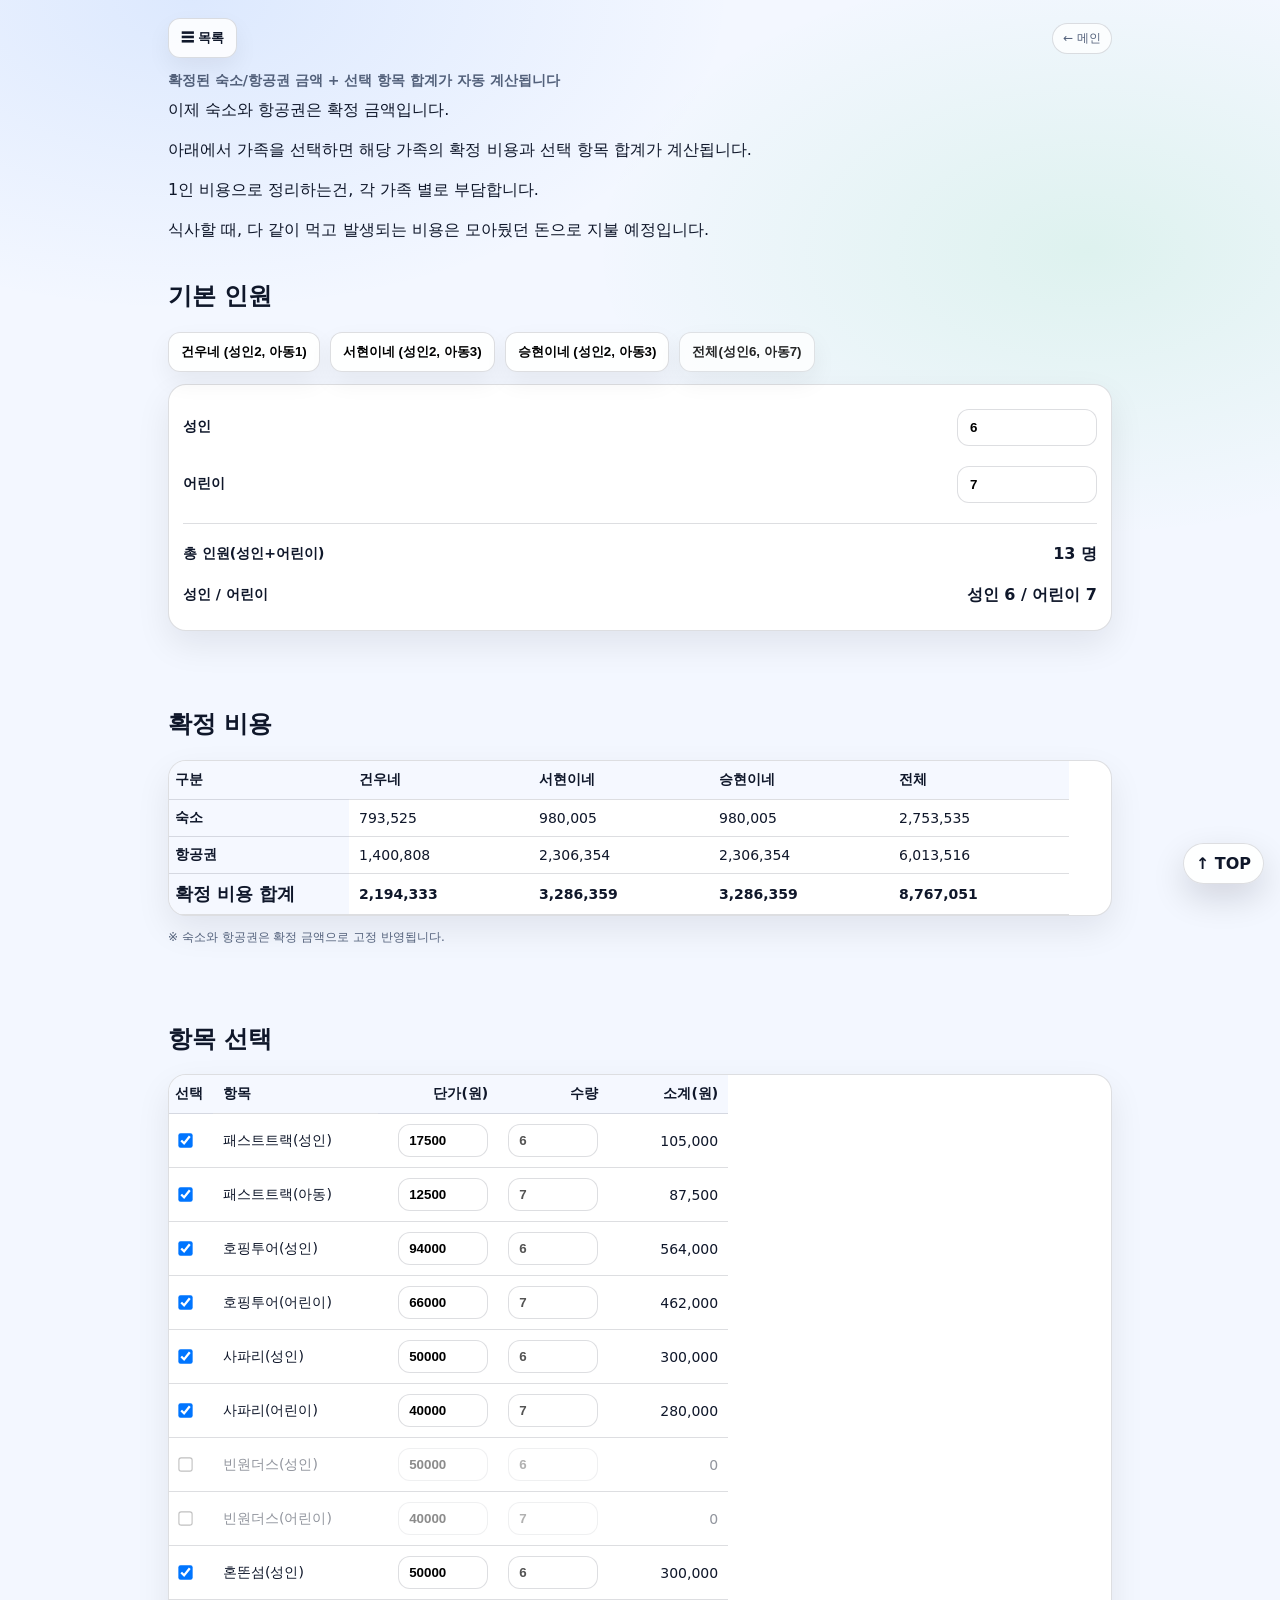
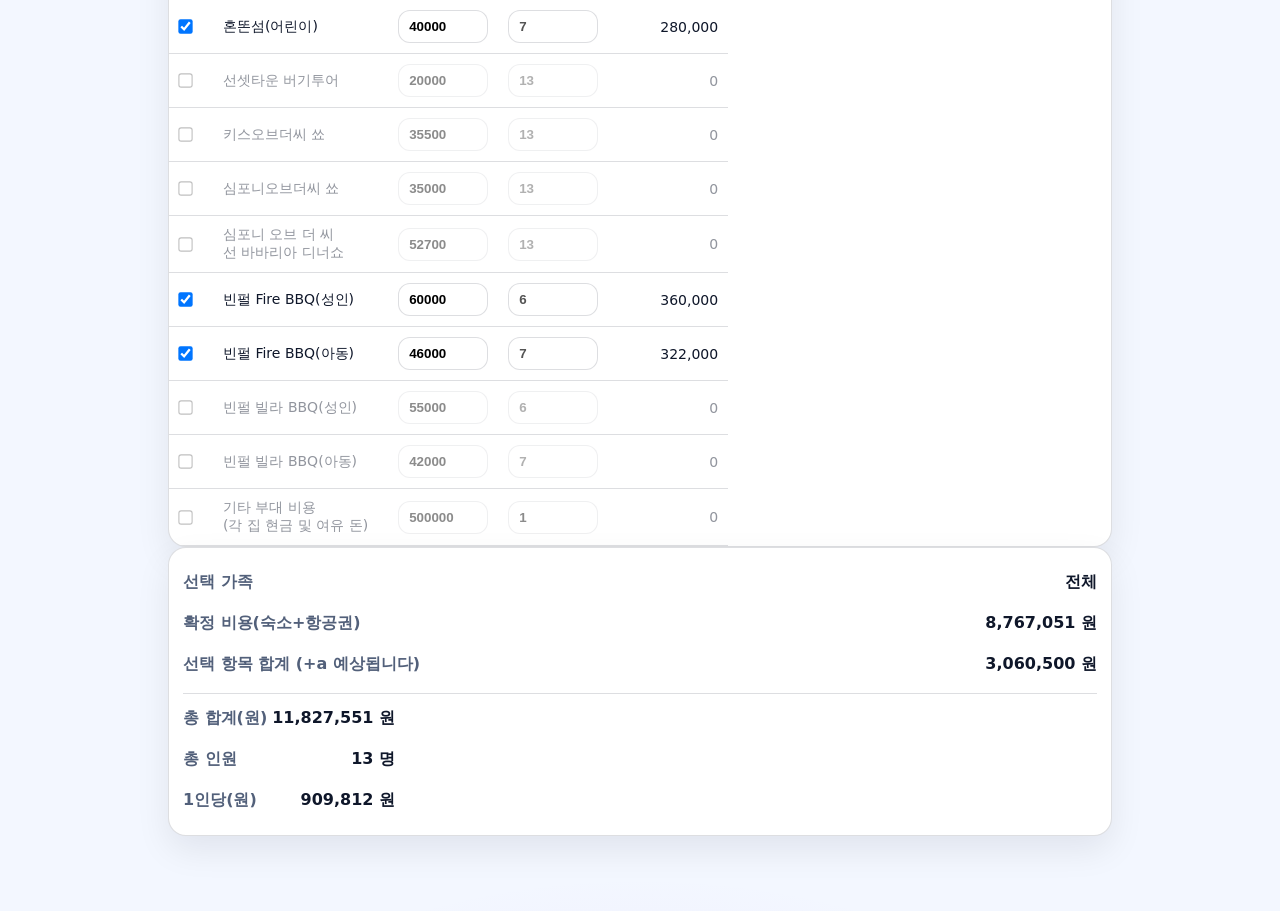
==== commit a602b4d5: "Add files via upload" ====
--- a/cost.html
+++ b/cost.html
@@ -28,8 +28,12 @@
 
     <div class="header">
       <div class="title">
-        이제 숙소와 항공권은 확정 금액으로 반영됩니다.<br><br>
+        이제 숙소와 항공권은 확정 금액입니다.<br><br>
         아래에서 가족을 선택하면 해당 가족의 확정 비용과 선택 항목 합계가 계산됩니다.
+  <br><br>
+        1인 비용으로 정리하는건, 각 가족 별로 부담합니다.  <br><br>
+ 식사할 때, 다 같이 먹고 발생되는 비용은 모아뒀던 돈으로 지불 예정입니다.   <br><br>
+ 
       </div>
     </div>
 
